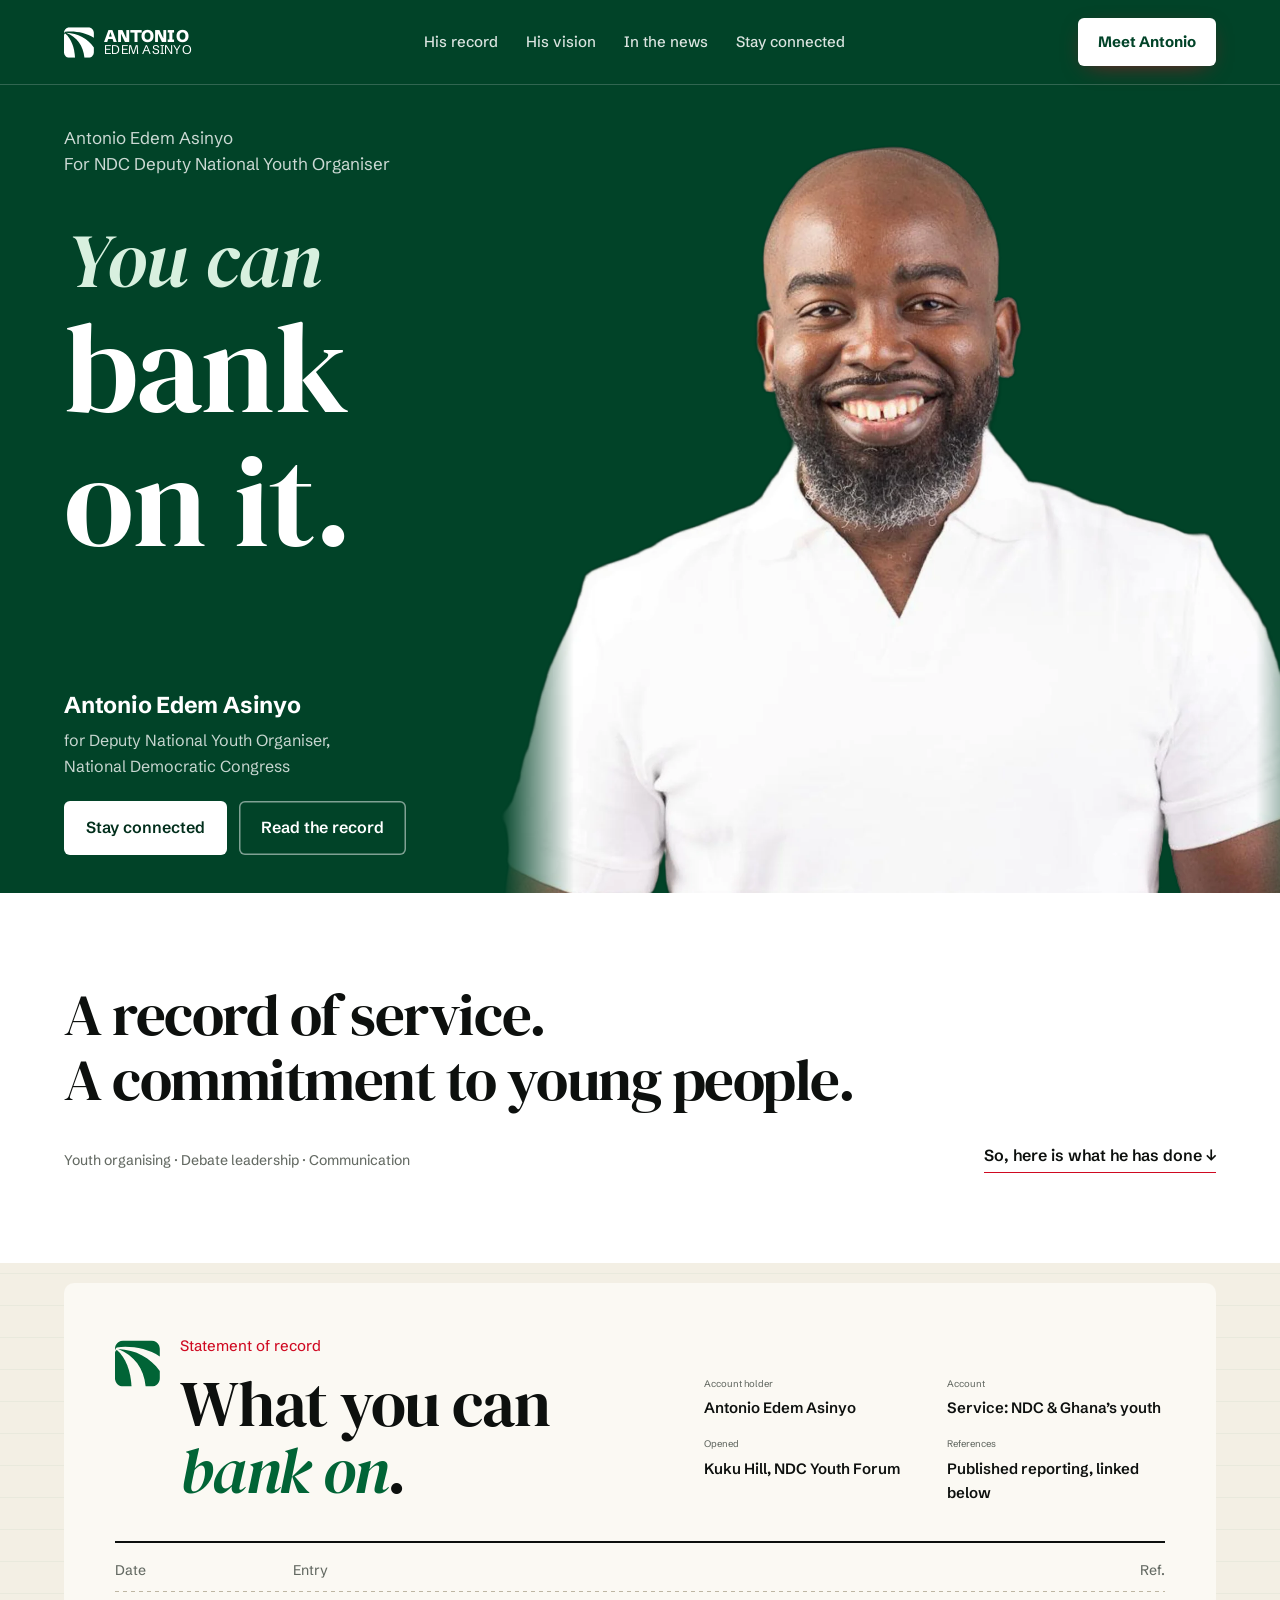
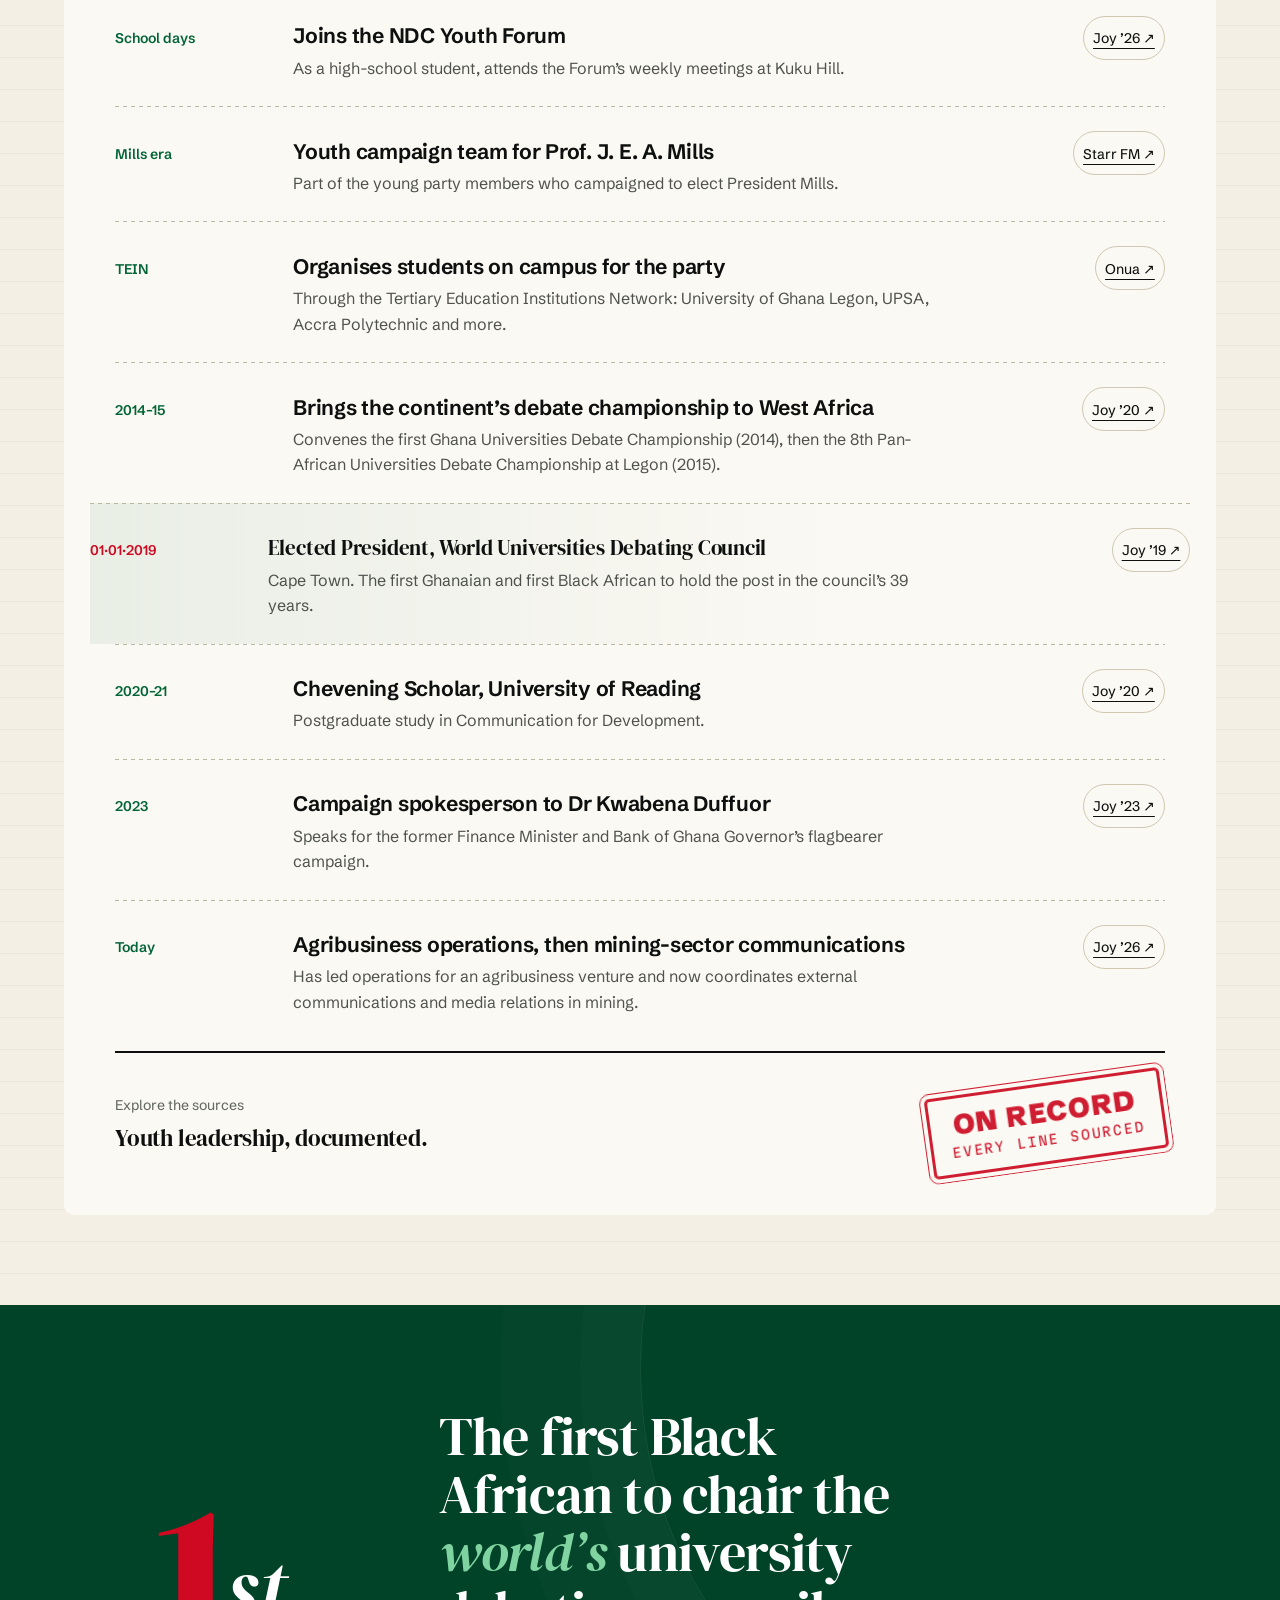
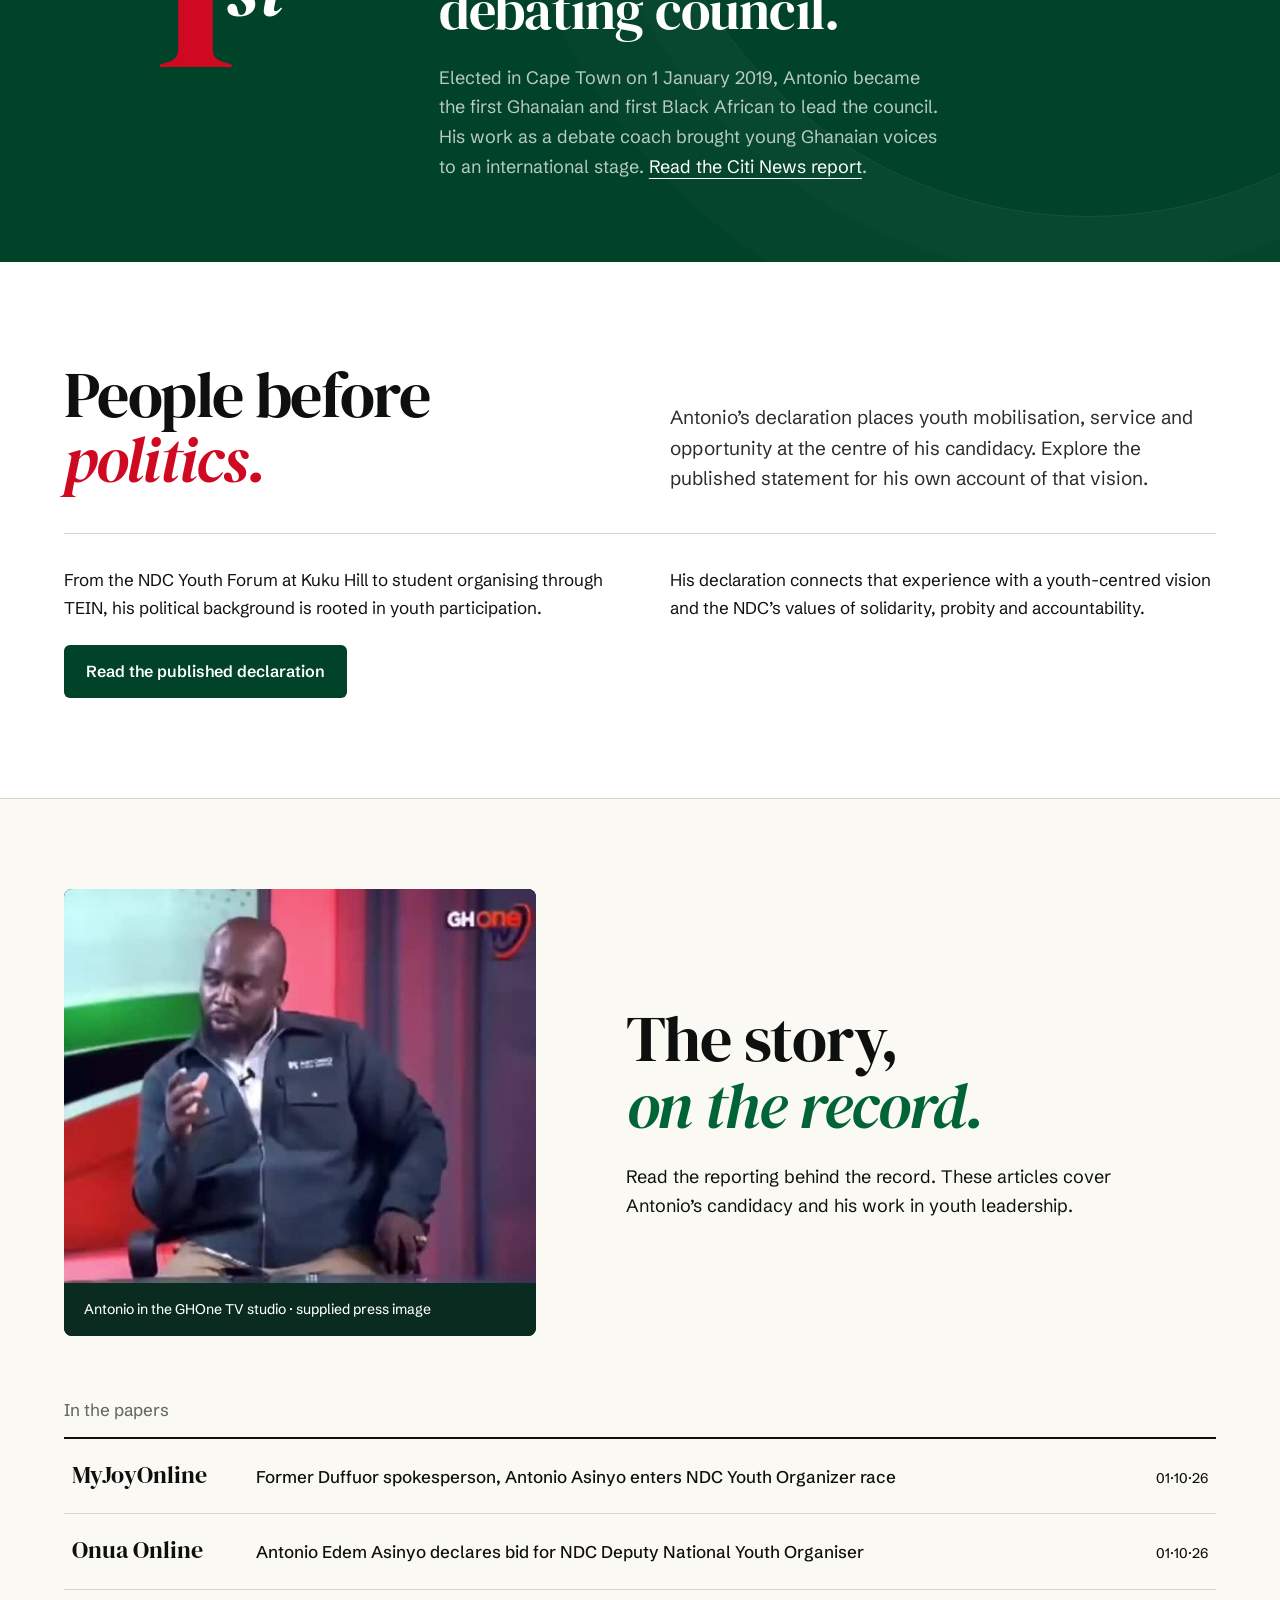
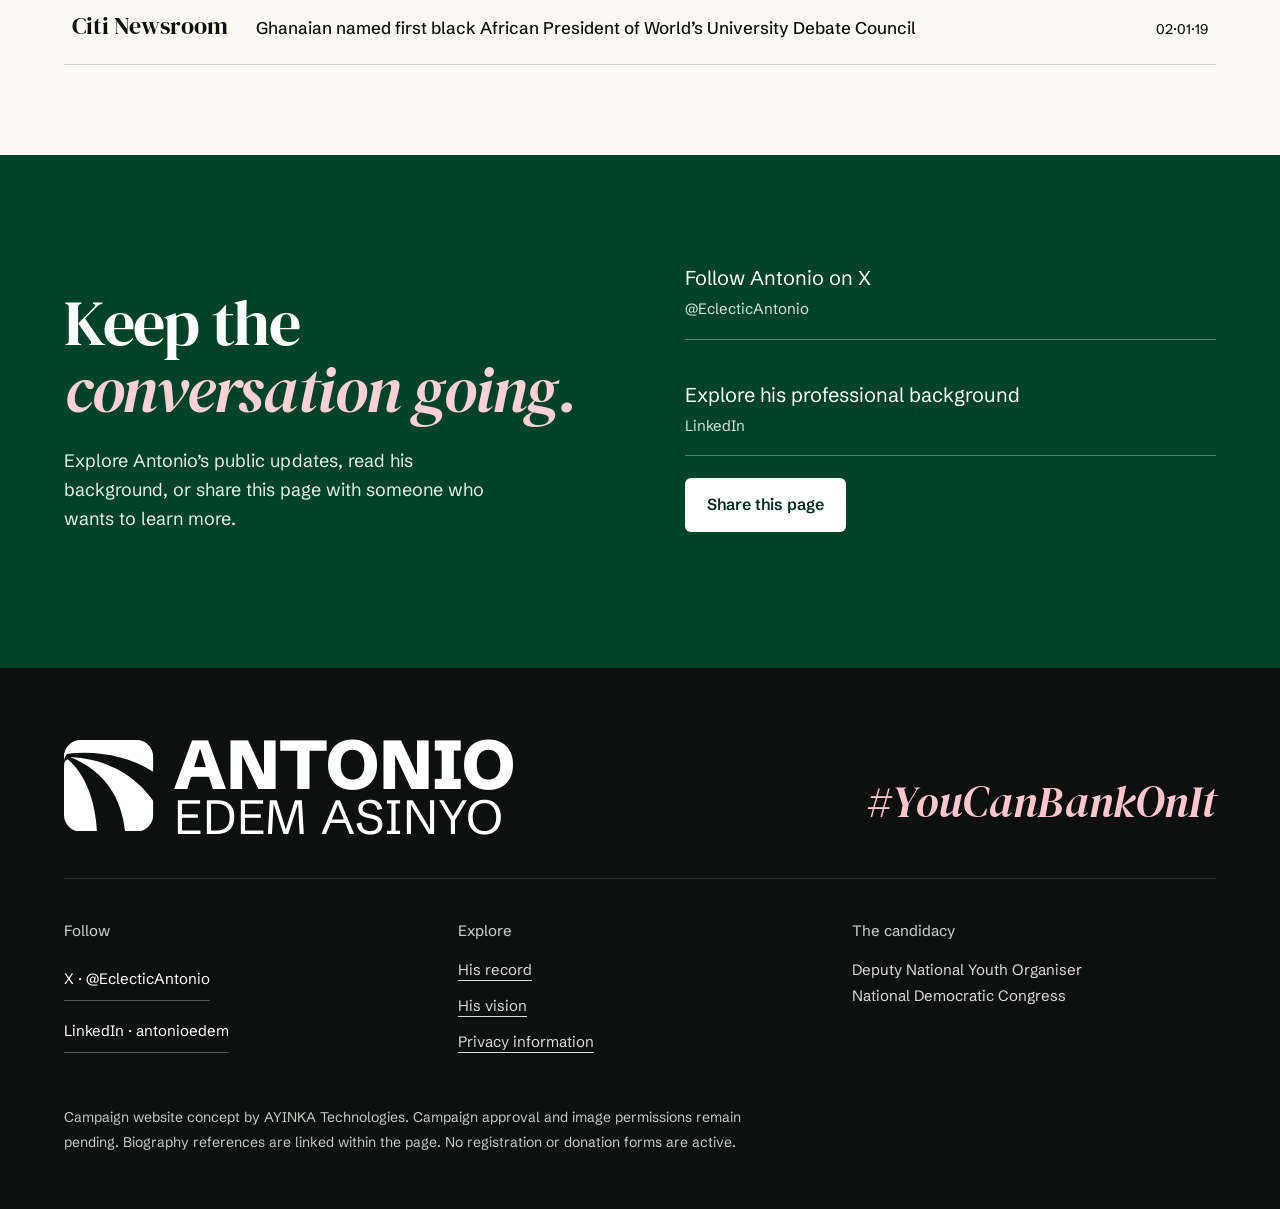
==== index.html @ f52d371d "Add files via upload" ====
<!doctype html>
<html lang="en-GH">
<head>
<meta charset="utf-8" />
<meta name="viewport" content="width=device-width, initial-scale=1, viewport-fit=cover" />
<title>Antonio Edem Asinyo | A record of youth leadership</title>
<meta name="description" content="Antonio Edem Asinyo for NDC Deputy National Youth Organiser. Before trusting a leader's word, look at what they have done. #YouCanBankOnIt" />
<meta name="theme-color" content="#01502b" />
<meta property="og:title" content="Antonio Edem Asinyo · #YouCanBankOnIt" />
<meta property="og:description" content="Explore Antonio’s background, youth leadership and published campaign coverage." />
<meta property="og:image" content="/og.jpg" />
<link rel="icon" href="/img/mark.svg" type="image/svg+xml" />
<link rel="preload" as="image" href="/img/antonio-cut.webp" />
  <script src="/assets/site.js" defer></script>
  <link rel="stylesheet" crossorigin href="/assets/index-exvLYFtv.css">
<link rel="stylesheet" href="/assets/refinements.css">
<meta name="twitter:card" content="summary_large_image">
<meta name="twitter:title" content="Antonio Edem Asinyo | The record of service">
<meta name="twitter:description" content="Explore Antonio’s background, youth leadership and published campaign coverage.">
<meta name="twitter:image" content="/og.jpg">
<meta property="og:type" content="website">
<meta property="og:locale" content="en_GH">
<meta property="og:image:alt" content="Antonio Edem Asinyo campaign branding">
<script type="application/ld+json">{"@context": "https://schema.org", "@type": "Person", "name": "Antonio Edem Asinyo", "description": "Ghanaian communicator and former President of the World Universities Debating Council."}</script>
</head>
<body>
<a class="skip" href="#main">Skip to content</a>

<header class="hdr" data-hdr>
  <a class="brand" href="#top" aria-label="Antonio Edem Asinyo, home">
    <svg class="brand-mark" viewBox="0 0 86 88" aria-hidden="true"><use href="#mark"/></svg>
    <span class="brand-word"><b>ANTONIO</b><span>EDEM ASINYO</span></span>
  </a>
  <button class="menu-toggle" aria-expanded="false" aria-controls="section-nav" hidden>Menu</button><nav class="nav" id="section-nav" aria-label="Main navigation"><a href="#record">His record</a><a href="#case">His vision</a><a href="#floor">In the news</a><a href="#divide">Stay connected</a></nav>
  <a class="hdr-cta" href="#record">Meet Antonio</a>
</header>

<svg width="0" height="0" style="position:absolute" aria-hidden="true">
  <defs>
    <symbol id="mark" viewBox="0 0 86 88">
      <path fill="currentColor" d="M3.5 13.2C30 9.8 62 15 85.6 30.5V16C85.6 7.2 78.4 0 69.6 0H16C7.2 0 0 7.2 0 16v3.4c1-3.4 1.9-5.6 3.5-6.2Z"/>
      <path fill="currentColor" d="M6 16.4c34 1.6 62 17 79.6 42V72c0 8.8-7.2 16-16 16H58.6C55 53 37 29 6 16.4Z"/>
      <path fill="currentColor" d="M3.6 18.4C20.6 33 30 58 31.6 88H16C7.2 88 0 80.8 0 72V24c0-2.6 1.2-4.6 3.6-5.6Z"/>
    </symbol>
  </defs>
</svg>

<main id="main">

<!-- 01 · THE MOTION -->
<section class="hero" id="top" aria-labelledby="hero-h">
  <svg class="hero-arcs" viewBox="0 0 1440 900" preserveAspectRatio="xMidYMid slice" aria-hidden="true">
    <path class="arc a1" d="M-80 120 C 420 90, 980 260, 1240 980" />
    <path class="arc a2" d="M-80 168 C 360 200, 760 470, 860 980" />
    <path class="arc a3" d="M-80 214 C 200 330, 380 640, 400 980" />
  </svg>
  <div class="hero-grain" aria-hidden="true"></div>

  <p class="hero-motion">Antonio Edem Asinyo<br>For NDC Deputy National Youth Organiser</p>

  <h1 class="hero-h" id="hero-h">
    <span class="sr-only">Antonio Edem Asinyo for Deputy National Youth Organiser. You can bank on it.</span>
    <span class="hl hl-1" aria-hidden="true"><span class="hl-in"><em>You can</em></span></span>
    <span class="hl hl-2" aria-hidden="true"><span class="hl-in">bank</span></span>
    <span class="hl hl-3" aria-hidden="true"><span class="hl-in">on it.</span></span>
  </h1>

  <figure class="hero-fig">
    <img src="/img/antonio-cut.webp" width="1500" height="1348" alt="Antonio Edem Asinyo, smiling, in a white polo shirt" fetchpriority="high" />
  </figure>

  

  <div class="hero-foot">
    <p class="hero-who" data-fade>
      <b>Antonio Edem Asinyo</b>
      <span>for Deputy National Youth Organiser, National Democratic Congress</span>
    </p>
    <div class="hero-ctas" data-fade>
      <a class="btn btn-light" href="#divide">Stay connected</a>
      <a class="btn btn-ghost" href="#record">Read the record</a>
    </div>
  </div>
</section>

<!-- 02 · THE TEST -->
<section class="test" aria-labelledby="test-h">
  
  <h2 class="test-q" id="test-h" data-scrub-words>A record of service.<br>A commitment to young people.</h2>
  <div class="test-foot">
    <p class="test-cite mono">Youth organising · Debate leadership · Communication</p>
    <a class="test-next" href="#record">So, here is what he has done <span aria-hidden="true">↓</span></a>
  </div>
</section>

<!-- 03 · THE RECORD (statement of account) -->
<section class="record" id="record" aria-labelledby="record-h">
  <div class="stmt">
    <div class="stmt-perf" aria-hidden="true"></div>
    <header class="stmt-head">
      <div class="stmt-brand">
        <svg viewBox="0 0 86 88" aria-hidden="true"><use href="#mark"/></svg>
        <div>
          <p class="mono stmt-k">Statement of record</p>
          <h2 id="record-h" class="stmt-h">What you can<br><em>bank on</em>.</h2>
        </div>
      </div>
      <dl class="stmt-meta mono">
        <div><dt>Account holder</dt><dd>Antonio Edem Asinyo</dd></div>
        <div><dt>Account</dt><dd>Service: NDC &amp; Ghana’s youth</dd></div>
        <div><dt>Opened</dt><dd>Kuku Hill, NDC Youth Forum</dd></div>
        <div><dt>References</dt><dd>Published reporting, linked below</dd></div>
      </dl>
    </header>

    <div class="stmt-cols mono" aria-hidden="true"><span>Date</span><span>Entry</span><span>Ref.</span></div>
    <ol class="ledger">
      <li class="row" data-row>
        <span class="r-date mono">School&nbsp;days</span>
        <div class="r-body"><h3>Joins the NDC Youth Forum</h3><p>As a high-school student, attends the Forum’s weekly meetings at Kuku Hill.</p></div>
        <a class="r-ref mono" href="https://www.myjoyonline.com/former-duffuor-spokesperson-antonio-asinyo-enters-ndc-youth-organizer-race/" target="_blank" rel="noopener">Joy&nbsp;’26 ↗</a>
      </li>
      <li class="row" data-row>
        <span class="r-date mono">Mills era</span>
        <div class="r-body"><h3>Youth campaign team for Prof. J.&nbsp;E.&nbsp;A.&nbsp;Mills</h3><p>Part of the young party members who campaigned to elect President Mills.</p></div>
        <a class="r-ref mono" href="https://starrfm.com.gh/antonio-edem-asinyo-ndc-deputy-national-youth-organiser/" target="_blank" rel="noopener">Starr&nbsp;FM ↗</a>
      </li>
      <li class="row" data-row>
        <span class="r-date mono">TEIN</span>
        <div class="r-body"><h3>Organises students on campus for the party</h3><p>Through the Tertiary Education Institutions Network: University of Ghana Legon, UPSA, Accra Polytechnic and more.</p></div>
        <a class="r-ref mono" href="https://onuaonline.com/antonio-edem-asinyo-declares-bid-for-ndc-deputy-national-youth-organiser/" target="_blank" rel="noopener">Onua ↗</a>
      </li>
      
      <li class="row" data-row>
        <span class="r-date mono">2014–15</span>
        <div class="r-body"><h3>Brings the continent’s debate championship to West Africa</h3><p>Convenes the first Ghana Universities Debate Championship (2014), then the 8th Pan-African Universities Debate Championship at Legon (2015).</p></div>
        <a class="r-ref mono" href="https://www.myjoyonline.com/first-black-wudc-president-antonio-asinyo-among-chevening-2020-2021-scholars/" target="_blank" rel="noopener">Joy&nbsp;’20 ↗</a>
      </li>
      
      <li class="row row-big" data-row>
        <span class="r-date mono">01·01·2019</span>
        <div class="r-body"><h3>Elected President, World Universities Debating Council</h3><p>Cape Town. The first Ghanaian and first Black African to hold the post in the council’s 39 years.</p></div>
        <a class="r-ref mono" href="https://www.myjoyonline.com/ghanaian-is-first-black-president-of-world-universities-debating-council/" target="_blank" rel="noopener">Joy&nbsp;’19 ↗</a>
      </li>
      <li class="row" data-row>
        <span class="r-date mono">2020–21</span>
        <div class="r-body"><h3>Chevening Scholar, University of Reading</h3><p>Postgraduate study in Communication for Development.</p></div>
        <a class="r-ref mono" href="https://www.myjoyonline.com/first-black-wudc-president-antonio-asinyo-among-chevening-2020-2021-scholars/" target="_blank" rel="noopener">Joy&nbsp;’20 ↗</a>
      </li>
      
      <li class="row" data-row>
        <span class="r-date mono">2023</span>
        <div class="r-body"><h3>Campaign spokesperson to Dr Kwabena Duffuor</h3><p>Speaks for the former Finance Minister and Bank of Ghana Governor’s flagbearer campaign.</p></div>
        <a class="r-ref mono" href="https://www.myjoyonline.com/dr-duffour-will-win-flagbearership-race-if-primaries-are-held-today-campaign-spokesperson/" target="_blank" rel="noopener">Joy&nbsp;’23 ↗</a>
      </li>
      <li class="row" data-row>
        <span class="r-date mono">Today</span>
        <div class="r-body"><h3>Agribusiness operations, then mining-sector communications</h3><p>Has led operations for an agribusiness venture and now coordinates external communications and media relations in mining.</p></div>
        <a class="r-ref mono" href="https://www.myjoyonline.com/former-duffuor-spokesperson-antonio-asinyo-enters-ndc-youth-organizer-race/" target="_blank" rel="noopener">Joy&nbsp;’26 ↗</a>
      </li>
    </ol>
    <footer class="stmt-foot">
      <div class="stmt-close mono">
        <span>Explore the sources</span>
        <strong>Youth leadership, documented.</strong>
      </div>
      <div class="stamp" aria-label="Stamp: on record, every line sourced" data-stamp>
        <span class="stamp-t">ON RECORD</span>
        <span class="stamp-s">Every line sourced</span>
      </div>
    </footer>
  </div>
</section>

<!-- 04 · FIRST -->
<section class="first" aria-labelledby="first-h">
  <div class="first-num" aria-hidden="true"><span class="first-1">1</span><span class="first-st">st</span></div>
  <div class="first-copy">
    
    <h2 id="first-h" class="first-h">The first Black African to chair the <em>world’s</em> university debating council.</h2>
    <p class="first-p">Elected in Cape Town on 1 January 2019, Antonio became the first Ghanaian and first Black African to lead the council. His work as a debate coach brought young Ghanaian voices to an international stage. <a href="https://www.citinewsroom.com/2019/01/ghanaian-named-first-black-african-chair-of-worlds-university-debate-council/" target="_blank" rel="noopener">Read the Citi News report</a>.</p>
    
  </div>
</section>

<!-- 05 · THE GAP -->


<!-- 06 · THE CASE -->
<section class="case" id="case" aria-labelledby="case-h">
  <div class="case-intro"><h2 id="case-h" class="case-h">People before<br><em>politics.</em></h2><p class="case-lede">Antonio’s declaration places youth mobilisation, service and opportunity at the centre of his candidacy. Explore the published statement for his own account of that vision.</p></div>
  <div class="vision-body"><p>From the NDC Youth Forum at Kuku Hill to student organising through TEIN, his political background is rooted in youth participation.</p><p>His declaration connects that experience with a youth-centred vision and the NDC’s values of solidarity, probity and accountability.</p><a class="btn vision-link" href="https://onuaonline.com/antonio-edem-asinyo-declares-bid-for-ndc-deputy-national-youth-organiser/" target="_blank" rel="noopener">Read the published declaration</a></div>
</section>

<!-- 07 · ON THE FLOOR -->
<section class="floor" id="floor" aria-labelledby="floor-h">
  <div class="floor-grid">
    <figure class="floor-fig" data-reveal-img>
      <img src="/img/ghone-studio.jpg" width="684" height="530" loading="lazy" alt="Antonio Edem Asinyo speaking in the GHOne TV studio" />
      <figcaption class="mono">Antonio in the GHOne TV studio · supplied press image</figcaption>
    </figure>
    <div class="floor-copy">
      
      <h2 id="floor-h" class="floor-h">The story,<br><em>on the record.</em></h2>

      <p class="news-intro">Read the reporting behind the record. These articles cover Antonio’s candidacy and his work in youth leadership.</p>
    </div>
  </div>

  <div class="press">
    <h3 class="press-h mono">In the papers</h3>
    <ul class="press-list">
      <li><a href="https://www.myjoyonline.com/former-duffuor-spokesperson-antonio-asinyo-enters-ndc-youth-organizer-race/" target="_blank" rel="noopener"><span class="p-o">MyJoyOnline</span><span class="p-t">Former Duffuor spokesperson, Antonio Asinyo enters NDC Youth Organizer race</span><span class="p-d mono">01·10·26</span></a></li>
      
      
      
      <li><a href="https://onuaonline.com/antonio-edem-asinyo-declares-bid-for-ndc-deputy-national-youth-organiser/" target="_blank" rel="noopener"><span class="p-o">Onua Online</span><span class="p-t">Antonio Edem Asinyo declares bid for NDC Deputy National Youth Organiser</span><span class="p-d mono">01·10·26</span></a></li>
      <li><a href="https://www.citinewsroom.com/2019/01/ghanaian-named-first-black-african-chair-of-worlds-university-debate-council/" target="_blank" rel="noopener"><span class="p-o">Citi Newsroom</span><span class="p-t">Ghanaian named first black African President of World’s University Debate Council</span><span class="p-d mono">02·01·19</span></a></li>
    </ul>
  </div>
</section>

<!-- 08 · DIVIDE THE HOUSE -->
<section class="divide" id="divide" aria-labelledby="divide-h"><div class="divide-copy"><h2 id="divide-h" class="divide-h">Keep the<br><em>conversation going.</em></h2><p class="divide-p">Explore Antonio’s public updates, read his background, or share this page with someone who wants to learn more.</p></div><div class="connect"><a class="connect-link" href="https://x.com/EclecticAntonio" target="_blank" rel="noopener">Follow Antonio on X <span>@EclecticAntonio</span></a><a class="connect-link" href="https://linkedin.com/in/antonioedem" target="_blank" rel="noopener">Explore his professional background <span>LinkedIn</span></a><button class="btn btn-light" id="share-page" hidden>Share this page</button><p id="share-status" role="status" aria-live="polite"></p></div></section>

</main>

<footer class="foot">
  <div class="foot-top">
    <div class="foot-logo" aria-label="Antonio Edem Asinyo">
      <svg viewBox="0 0 86 88" aria-hidden="true"><use href="#mark"/></svg>
      <span><b>ANTONIO</b><span>EDEM ASINYO</span></span>
    </div>
    <p class="foot-slogan">#YouCanBankOnIt</p>
  </div>
  <div class="foot-grid">
    <div>
      <p class="foot-k mono">Follow</p>
      <ul class="socials">
        <li><a href="https://x.com/EclecticAntonio" target="_blank" rel="noopener">X · @EclecticAntonio</a></li>
        <li><a href="https://linkedin.com/in/antonioedem" target="_blank" rel="noopener">LinkedIn · antonioedem</a></li>
        
        
        
        
      </ul>
    </div>
    <div><p class="foot-k mono">Explore</p><p class="foot-v"><a href="#record">His record</a><br><a href="#case">His vision</a><br><a href="/privacy.html">Privacy information</a></p></div>
    <div>
      <p class="foot-k mono">The candidacy</p>
      <p class="foot-v">Deputy National Youth Organiser<br>National Democratic Congress</p>
    </div>
  </div>
  <p class="foot-legal">Campaign website concept by AYINKA Technologies. Campaign approval and image permissions remain pending. Biography references are linked within the page. No registration or donation forms are active.</p>
</footer>

</body>
</html>
---- assets/index-exvLYFtv.css ----
@font-face{font-family:"DM Serif Display";font-style:normal;font-display:swap;font-weight:400;src:url(/assets/dm-serif-display-latin-400-normal-C5_t9oOD.woff2) format("woff2"),url(/assets/dm-serif-display-latin-400-normal-_kVFYEpx.woff) format("woff")}@font-face{font-family:"DM Serif Display";font-style:italic;font-display:swap;font-weight:400;src:url(/assets/dm-serif-display-latin-400-italic-DpcbibHm.woff2) format("woff2"),url(/assets/dm-serif-display-latin-400-italic-BgxzcTJK.woff) format("woff")}@font-face{font-family:Schibsted Grotesk Variable;font-style:normal;font-display:swap;font-weight:400 900;src:url(/assets/schibsted-grotesk-latin-ext-wght-normal-hsMS0n0O.woff2) format("woff2-variations");unicode-range:U+0100-02BA,U+02BD-02C5,U+02C7-02CC,U+02CE-02D7,U+02DD-02FF,U+0304,U+0308,U+0329,U+1D00-1DBF,U+1E00-1E9F,U+1EF2-1EFF,U+2020,U+20A0-20AB,U+20AD-20C0,U+2113,U+2C60-2C7F,U+A720-A7FF}@font-face{font-family:Schibsted Grotesk Variable;font-style:normal;font-display:swap;font-weight:400 900;src:url(/assets/schibsted-grotesk-latin-wght-normal-Bb8VGrTG.woff2) format("woff2-variations");unicode-range:U+0000-00FF,U+0131,U+0152-0153,U+02BB-02BC,U+02C6,U+02DA,U+02DC,U+0304,U+0308,U+0329,U+2000-206F,U+20AC,U+2122,U+2191,U+2193,U+2212,U+2215,U+FEFF,U+FFFD}@font-face{font-family:Schibsted Grotesk Variable;font-style:italic;font-display:swap;font-weight:400 900;src:url(/assets/schibsted-grotesk-latin-ext-wght-italic-DXGbHdV-.woff2) format("woff2-variations");unicode-range:U+0100-02BA,U+02BD-02C5,U+02C7-02CC,U+02CE-02D7,U+02DD-02FF,U+0304,U+0308,U+0329,U+1D00-1DBF,U+1E00-1E9F,U+1EF2-1EFF,U+2020,U+20A0-20AB,U+20AD-20C0,U+2113,U+2C60-2C7F,U+A720-A7FF}@font-face{font-family:Schibsted Grotesk Variable;font-style:italic;font-display:swap;font-weight:400 900;src:url(/assets/schibsted-grotesk-latin-wght-italic-DtRJvQ1U.woff2) format("woff2-variations");unicode-range:U+0000-00FF,U+0131,U+0152-0153,U+02BB-02BC,U+02C6,U+02DA,U+02DC,U+0304,U+0308,U+0329,U+2000-206F,U+20AC,U+2122,U+2191,U+2193,U+2212,U+2215,U+FEFF,U+FFFD}@font-face{font-family:Martian Mono Variable;font-style:normal;font-display:swap;font-weight:100 800;font-stretch:75% 112.5%;src:url(/assets/martian-mono-cyrillic-ext-standard-normal-BFx_pHPN.woff2) format("woff2-variations");unicode-range:U+0460-052F,U+1C80-1C8A,U+20B4,U+2DE0-2DFF,U+A640-A69F,U+FE2E-FE2F}@font-face{font-family:Martian Mono Variable;font-style:normal;font-display:swap;font-weight:100 800;font-stretch:75% 112.5%;src:url(/assets/martian-mono-cyrillic-standard-normal-Dgr-UBxV.woff2) format("woff2-variations");unicode-range:U+0301,U+0400-045F,U+0490-0491,U+04B0-04B1,U+2116}@font-face{font-family:Martian Mono Variable;font-style:normal;font-display:swap;font-weight:100 800;font-stretch:75% 112.5%;src:url(/assets/martian-mono-latin-ext-standard-normal-DeTdBbNh.woff2) format("woff2-variations");unicode-range:U+0100-02BA,U+02BD-02C5,U+02C7-02CC,U+02CE-02D7,U+02DD-02FF,U+0304,U+0308,U+0329,U+1D00-1DBF,U+1E00-1E9F,U+1EF2-1EFF,U+2020,U+20A0-20AB,U+20AD-20C0,U+2113,U+2C60-2C7F,U+A720-A7FF}@font-face{font-family:Martian Mono Variable;font-style:normal;font-display:swap;font-weight:100 800;font-stretch:75% 112.5%;src:url(/assets/martian-mono-latin-standard-normal-1TqSgyfh.woff2) format("woff2-variations");unicode-range:U+0000-00FF,U+0131,U+0152-0153,U+02BB-02BC,U+02C6,U+02DA,U+02DC,U+0304,U+0308,U+0329,U+2000-206F,U+20AC,U+2122,U+2191,U+2193,U+2212,U+2215,U+FEFF,U+FFFD}:root{--green:#016436;--green-2:#01502b;--green-3:#012e1b;--green-hi:#0a7a45;--red:#CF0921;--red-2:#a3061a;--ink:#0d100e;--ink-2:#2a2e2a;--mute:#646a63;--line:#d9d4c6;--paper:#f3efe4;--paper-2:#fbf9f3;--white:#fff;--serif:"DM Serif Display", "Times New Roman", serif;--sans:"Schibsted Grotesk Variable", system-ui, sans-serif;--mono:"Martian Mono Variable", ui-monospace, monospace;--pad:clamp(20px, 3.4vw, 56px);--ease:cubic-bezier(.2,.7,.1,1)}*,*:before,*:after{box-sizing:border-box}html{-webkit-text-size-adjust:100%}html.lenis,html.lenis body{height:auto}.lenis.lenis-smooth{scroll-behavior:auto!important}body{margin:0;background:var(--white);color:var(--ink);font-family:var(--sans);font-size:17px;line-height:1.5;-webkit-font-smoothing:antialiased;text-rendering:optimizeLegibility;overflow-x:clip}img{display:block;max-width:100%;height:auto}a{color:inherit}h1,h2,h3,p,figure,blockquote,ol,ul,dl,dd{margin:0}ol,ul{padding:0;list-style:none}em{font-style:italic}.mono{font-family:var(--mono);font-variation-settings:"wdth" 88;letter-spacing:.02em;font-size:11px;text-transform:uppercase;font-weight:450}.sr-only{position:absolute!important;width:1px;height:1px;overflow:hidden;clip:rect(0 0 0 0);white-space:nowrap}.skip{position:fixed;left:12px;top:-60px;z-index:100;background:var(--ink);color:#fff;padding:10px 14px;border-radius:6px}.skip:focus{top:12px}:focus-visible{outline:2px solid var(--red);outline-offset:3px}.tbc{display:inline-block;font-family:var(--mono);font-size:9.5px;font-weight:600;letter-spacing:.06em;text-transform:uppercase;line-height:1;padding:3px 5px 2px;border-radius:3px;background:#ffe36e;color:#3b2f00;vertical-align:.18em;font-style:normal}.tbc-note{color:var(--mute)}.eyebrow{display:flex;align-items:center;gap:10px;color:var(--ink-2)}.eyebrow .dot{width:8px;height:8px;border-radius:50%;background:var(--red);box-shadow:14px 0 0 var(--green);margin-right:14px}.eyebrow-light{color:#ffffffc7}.demo-ribbon{position:fixed;left:12px;bottom:12px;z-index:60;font-family:var(--mono);font-size:9.5px;letter-spacing:.03em;text-transform:uppercase;background:#0d100edb;color:#e9e6dc;padding:7px 10px 6px;border-radius:999px;-webkit-backdrop-filter:blur(6px);backdrop-filter:blur(6px);pointer-events:none;max-width:calc(100vw - 24px)}.demo-ribbon span{color:#ffe36e}.demo-ribbon .tbc{font-size:8.5px;padding:2px 4px 1px}.hdr{position:fixed;inset:0 0 auto 0;z-index:50;display:flex;align-items:center;justify-content:space-between;gap:24px;padding:18px var(--pad);color:#fff;transition:background .4s var(--ease),color .4s var(--ease),padding .4s var(--ease),box-shadow .4s}.hdr.is-solid{background:#ffffffeb;-webkit-backdrop-filter:blur(12px) saturate(1.4);backdrop-filter:blur(12px) saturate(1.4);color:var(--ink);padding-block:12px;box-shadow:0 1px #00000012}.brand{display:flex;align-items:center;gap:10px;text-decoration:none}.brand-mark{width:30px;height:31px;color:currentColor}.brand-word{display:flex;flex-direction:column;line-height:.92;font-family:var(--sans)}.brand-word b{font-weight:800;font-size:17px;letter-spacing:.005em}.brand-word span{font-weight:400;font-size:12.6px;letter-spacing:.02em}.nav{display:flex;gap:30px;font-size:14px;font-weight:500}.nav a{text-decoration:none;position:relative;opacity:.86}.nav a:after{content:"";position:absolute;left:0;right:0;bottom:-4px;height:1.5px;background:currentColor;transform:scaleX(0);transform-origin:right;transition:transform .45s var(--ease)}.nav a:hover{opacity:1}.nav a:hover:after{transform:scaleX(1);transform-origin:left}.hdr-cta{display:flex;align-items:center;gap:0;text-decoration:none;border-radius:999px;background:var(--red);color:#fff;font-weight:600;font-size:14px;overflow:hidden;box-shadow:0 6px 24px -10px #cf0921cc}.hdr-cta-n{font-family:var(--serif);font-size:19px;padding:7px 12px 6px 16px;background:#00000029}.hdr-cta-t{padding:9px 16px 9px 12px}.btn{display:inline-flex;align-items:center;gap:14px;padding:16px 22px 15px;border-radius:999px;font-weight:600;font-size:15.5px;text-decoration:none;border:0;cursor:pointer;font-family:var(--sans);transition:transform .35s var(--ease),background .3s,color .3s}.btn i{font-style:normal;transition:transform .35s var(--ease)}.btn:hover i{transform:translate(4px)}.btn-light{background:#fff;color:var(--green-3)}.btn-ghost{color:#fff;box-shadow:inset 0 0 0 1.5px #ffffff80}.btn-ghost:hover{box-shadow:inset 0 0 0 1.5px #fff}.hero{position:relative;min-height:max(100svh,700px);overflow:hidden;color:#fff;isolation:isolate;background:radial-gradient(90% 80% at 72% 34%,#0b8049,#01582f 42%,#012a18)}.hero-grain{position:absolute;top:-50%;right:-50%;bottom:-50%;left:-50%;z-index:-1;opacity:.16;pointer-events:none;mix-blend-mode:overlay;background-image:url("data:image/svg+xml,%3Csvg xmlns='http://www.w3.org/2000/svg' width='160' height='160'%3E%3Cfilter id='n'%3E%3CfeTurbulence type='fractalNoise' baseFrequency='.9' numOctaves='3' stitchTiles='stitch'/%3E%3C/filter%3E%3Crect width='100%25' height='100%25' filter='url(%23n)'/%3E%3C/svg%3E")}.hero-arcs{position:absolute;top:0;right:0;bottom:0;left:0;width:100%;height:100%;z-index:-1}.arc{fill:none;stroke-linecap:round}.a1{stroke:#ffffff1a;stroke-width:64}.a2{stroke:var(--red);stroke-width:30;opacity:.95}.a3{stroke:#00000038;stroke-width:110}.hero-motion{position:absolute;left:var(--pad);top:clamp(92px,13vh,128px);display:flex;flex-wrap:wrap;gap:10px;color:#fffc}.hero-motion .sep{opacity:.4}.hero-h{position:absolute;left:calc(var(--pad) - .04em);top:clamp(124px,18.5vh,176px);z-index:3;font-family:var(--serif);font-weight:400;line-height:.84;letter-spacing:-.025em;pointer-events:none}.hl{display:block;overflow:hidden;padding-bottom:.06em;margin-bottom:-.06em}.hl-in{display:block;will-change:transform}.hl-1{font-size:clamp(56px,7.1vw,124px);padding-left:.04em}.hl-1 em{color:#d8f0df}.hl-2,.hl-3{font-size:clamp(120px,18.4vw,322px)}.hl-2{position:relative;z-index:1}.hl-3{margin-top:-.04em}.hero-fig{position:absolute;z-index:2;bottom:0;right:max(-5vw,calc(50vw - 790px));height:min(90%,calc(100svh - 76px));aspect-ratio:1500/1348;pointer-events:none}.hero-fig img{width:100%;height:100%;object-fit:contain;object-position:bottom;-webkit-mask-image:linear-gradient(90deg,transparent 0,#000 9%,#000 91%,transparent 100%);mask-image:linear-gradient(90deg,transparent 0,#000 9%,#000 91%,transparent 100%)}.hero-badge{position:absolute;z-index:4;right:max(3vw,calc(50vw - 640px));bottom:clamp(110px,19vh,190px);width:clamp(120px,10.5vw,158px);aspect-ratio:1;display:grid;place-items:center;border-radius:50%;background:var(--red);color:#fff;box-shadow:0 18px 50px -14px #0009}.badge-ring{position:absolute;top:0;right:0;bottom:0;left:0;width:100%;height:100%;animation:spin 22s linear infinite}.badge-ring text{font-family:var(--mono);font-size:13px;font-weight:600;fill:#fff}.badge-n{font-family:var(--serif);font-size:clamp(52px,4.8vw,72px);line-height:1;margin-top:.04em}.badge-n:before{content:"#";font-size:.45em;vertical-align:.7em;margin-right:.04em;opacity:.85}@keyframes spin{to{transform:rotate(360deg)}}.hero-foot{position:absolute;z-index:5;left:var(--pad);bottom:clamp(28px,5vh,52px);display:flex;flex-direction:column;gap:22px;max-width:620px}.hero-who{display:flex;flex-direction:column;gap:4px}.hero-who b{font-size:clamp(20px,1.6vw,24px);font-weight:700;letter-spacing:-.01em}.hero-who span{color:#ffffffc7;font-size:15px}.hero-ctas{display:flex;gap:12px;flex-wrap:wrap}.test{padding:clamp(110px,18vh,200px) var(--pad) clamp(90px,14vh,160px);max-width:1440px;margin:0 auto}.test-q{font-family:var(--serif);font-weight:400;font-size:clamp(42px,7.4vw,124px);line-height:.96;letter-spacing:-.025em;margin-top:34px;max-width:none;text-wrap:balance}.test-q .w{color:#d3cfc3;transition:color .2s}.test-q .w.on{color:var(--ink)}.test-foot{display:flex;justify-content:space-between;align-items:end;gap:30px;margin-top:48px;flex-wrap:wrap}.test-cite{color:var(--mute);max-width:420px;line-height:1.7}.test-next{font-weight:600;font-size:17px;text-decoration:none;border-bottom:1.5px solid var(--red);padding-bottom:4px}.record{background:var(--paper);padding:clamp(70px,10vw,140px) var(--pad);position:relative}.record:before{content:"";position:absolute;top:0;right:0;bottom:0;left:0;background:repeating-linear-gradient(0deg,transparent 0 31px,rgba(1,100,54,.045) 31px 32px);pointer-events:none}.stmt{position:relative;max-width:1180px;margin:0 auto;background:var(--paper-2);padding:clamp(28px,4.4vw,64px);box-shadow:0 1px #0000000a,0 40px 80px -40px #28231459;border-radius:4px}.stmt-perf{position:absolute;left:0;right:0;top:-7px;height:14px;background:radial-gradient(circle at 7px 7px,var(--paper) 4.5px,transparent 5px) 0 0/22px 14px repeat-x}.stmt-head{display:grid;grid-template-columns:1.2fr 1fr;gap:40px;align-items:end;padding-bottom:36px;border-bottom:2px solid var(--ink)}.stmt-brand{display:flex;gap:20px;align-items:flex-start}.stmt-brand>svg{width:46px;height:47px;color:var(--green);flex:none;margin-top:6px}.stmt-k{color:var(--red);margin-bottom:12px}.stmt-h{font-family:var(--serif);font-weight:400;font-size:clamp(44px,5.4vw,84px);line-height:.92;letter-spacing:-.02em}.stmt-h em{color:var(--green)}.stmt-meta{display:grid;grid-template-columns:1fr 1fr;gap:16px 26px}.stmt-meta dt{color:var(--mute);font-size:9.5px;margin-bottom:5px}.stmt-meta dd{text-transform:none;font-family:var(--sans);font-size:14px;font-weight:600;letter-spacing:0;color:var(--ink)}.stmt-cols{display:grid;grid-template-columns:150px 1fr 110px;gap:28px;padding:16px 0 10px;color:var(--mute);font-size:9.5px}.stmt-cols span:last-child{text-align:right}.ledger{counter-reset:row}.row{position:relative;display:grid;grid-template-columns:150px 1fr 110px;gap:28px;padding:24px 0;align-items:baseline}.row:before{content:"";position:absolute;left:0;right:0;top:0;height:1px;background:repeating-linear-gradient(90deg,#bdb6a3 0 4px,transparent 4px 8px);transform-origin:left;transform:scaleX(var(--rule,1))}.r-date{color:var(--green);font-weight:600;font-size:11px;line-height:1.5}.r-date .tbc{margin-top:6px}.r-body h3{font-size:clamp(19px,1.7vw,23px);font-weight:650;letter-spacing:-.012em;line-height:1.2}.r-body p{color:var(--ink-2);opacity:.82;font-size:15.5px;margin-top:6px;max-width:62ch}.r-ref{justify-self:end;text-decoration:none;font-size:10px;padding:6px 9px 5px;border:1px solid #cfc8b4;border-radius:999px;white-space:nowrap;transition:background .25s,color .25s,border-color .25s}.r-ref:hover{background:var(--ink);color:#fff;border-color:var(--ink)}.row-big{background:linear-gradient(90deg,rgba(1,100,54,.07),transparent 70%);margin:0 calc(-1*clamp(14px,2vw,28px));padding-inline:clamp(14px,2vw,28px);box-shadow:inset 4px 0 0 var(--green)}.row-big h3{font-family:var(--serif);font-weight:400;font-size:clamp(26px,2.6vw,38px);letter-spacing:-.01em;line-height:1.05}.row-big .r-date{color:var(--red)}.stmt-foot{display:flex;justify-content:space-between;align-items:center;gap:30px;margin-top:10px;padding-top:30px;border-top:2px solid var(--ink)}.stmt-close{display:flex;flex-direction:column;gap:10px;color:var(--mute)}.stmt-close strong{font-family:var(--serif);font-weight:400;text-transform:none;letter-spacing:-.01em;font-size:clamp(24px,2.4vw,34px);color:var(--ink);line-height:1.1}.stamp{flex:none;transform:rotate(-9deg);border:3px solid var(--red);outline:1.5px solid var(--red);outline-offset:4px;color:var(--red);padding:12px 18px 10px;border-radius:6px;text-align:center;display:flex;flex-direction:column;gap:4px;mix-blend-mode:multiply;opacity:.92}.stamp-t{font-family:var(--sans);font-weight:900;font-size:28px;letter-spacing:.06em;line-height:1}.stamp-s{font-family:var(--mono);font-size:9.5px;letter-spacing:.14em;text-transform:uppercase}.first{background:var(--ink);color:#fff;display:grid;grid-template-columns:1fr 1fr;gap:clamp(30px,5vw,80px);align-items:center;padding:clamp(80px,12vw,170px) var(--pad);overflow:hidden;position:relative}.first:after{content:"";position:absolute;right:-20vw;top:-30vw;width:70vw;aspect-ratio:1;border-radius:50%;border:1px solid rgba(255,255,255,.08);box-shadow:0 0 0 60px #ffffff04,0 0 0 140px #ffffff03}.first-num{font-family:var(--serif);line-height:.74;display:flex;align-items:flex-start;justify-content:center}.first-1{font-size:clamp(260px,36vw,560px);color:var(--red);letter-spacing:-.05em}.first-st{font-size:clamp(70px,9vw,140px);font-style:italic;margin-top:.12em;color:#fff}.first-h{font-family:var(--serif);font-weight:400;font-size:clamp(36px,4vw,64px);line-height:1;letter-spacing:-.015em;margin:22px 0 24px;max-width:17ch;text-wrap:balance}.first-h em{color:#7fd3a0}.first-p{color:#ffffffb8;max-width:46ch;font-size:17px}.first-years{margin-top:34px;color:#ffe36e;display:inline-block;padding:10px 14px 9px;border:1px solid rgba(255,227,110,.35);border-radius:999px}.gap{background:var(--red);color:#fff;min-height:100svh;display:flex;flex-direction:column;justify-content:center;padding:clamp(80px,10vw,120px) var(--pad);overflow:hidden;position:relative}.gap:before{content:"";position:absolute;top:0;right:0;bottom:0;left:0;background:radial-gradient(70% 60% at 50% 40%,rgba(255,255,255,.12),transparent 70%);pointer-events:none}.gap-stage{display:flex;align-items:center;justify-content:center;font-family:var(--sans);font-weight:850;text-transform:uppercase;letter-spacing:-.035em;font-size:clamp(40px,5.5vw,110px);line-height:.9;--g:18vw}.gap-bridge{width:var(--g);display:flex;align-items:center;justify-content:center;position:relative;flex:none}.gap-bridge i{display:block;height:max(4px,.06em);width:calc(100% - .4em);background:#fff;border-radius:4px;opacity:.9}.gap-bridge:after{content:"the gap";position:absolute;top:calc(50% + 14px);font-family:var(--mono);font-size:11px;font-weight:500;letter-spacing:.14em;text-transform:uppercase;opacity:var(--lbl,1);white-space:nowrap}.gap-quote{max-width:900px;margin:clamp(60px,9vh,100px) auto 0;text-align:center}.gap-quote p{font-family:var(--serif);font-size:clamp(26px,2.9vw,44px);line-height:1.12;letter-spacing:-.01em;text-wrap:balance}.gap-quote footer{margin-top:22px;color:#ffffffbf}.case{padding:clamp(84px,11vh,120px) 0 clamp(60px,8vh,100px);overflow:hidden;min-height:100svh;display:flex;flex-direction:column;justify-content:center}.case-intro{width:100%;padding:0 var(--pad);display:grid;grid-template-columns:1fr 1fr;gap:20px 60px;align-items:end;max-width:1440px;margin:0 auto}.case-intro .eyebrow{grid-column:1/-1}.case-h{font-family:var(--serif);font-weight:400;font-size:clamp(50px,min(5.6vw,9vh),96px);line-height:.9;letter-spacing:-.025em}.case-h em{color:var(--red)}.case-lede{font-size:18px;color:var(--ink-2);max-width:46ch}.case-track{display:flex;gap:22px;padding:clamp(30px,5vh,56px) var(--pad) 0;width:max-content}.arg{position:relative;width:min(420px,78vw);height:clamp(360px,52vh,480px);flex:none;padding:34px 32px 30px;border-radius:22px;background:var(--paper);display:flex;flex-direction:column;overflow:hidden}.arg:nth-child(2){background:var(--green);color:#fff}.arg:nth-child(4){background:var(--ink);color:#fff}.arg-red{background:var(--red)!important;color:#fff}.arg-n{font-family:var(--serif);font-size:clamp(100px,15vh,150px);line-height:.8;letter-spacing:-.04em;opacity:.95;margin-bottom:auto}.arg h3{font-family:var(--sans);font-weight:750;font-size:28px;line-height:1.02;letter-spacing:-.025em;margin:20px 0 12px;max-width:13ch}.arg p{font-size:16px;opacity:.86;max-width:34ch}.arg-red p{font-family:var(--serif);font-size:20px;line-height:1.15;opacity:1}.arg-k{margin-top:22px;opacity:.65;font-size:9.5px}.floor{padding:clamp(90px,11vw,150px) var(--pad);background:var(--paper-2);border-top:1px solid var(--line)}.floor-grid{max-width:1340px;margin:0 auto;display:grid;grid-template-columns:.8fr 1fr;gap:clamp(30px,6vw,96px);align-items:center}.floor-fig{position:relative;border-radius:22px;overflow:hidden;background:var(--ink)}.floor-fig img{width:100%;aspect-ratio:4/4.6;object-fit:cover;object-position:40% 30%;filter:grayscale(1) contrast(1.25) brightness(1.05)}.floor-fig:before{content:"";position:absolute;top:0;right:0;bottom:0;left:0;z-index:1;pointer-events:none;background:repeating-linear-gradient(0deg,rgba(0,0,0,.22) 0 1px,transparent 1px 3px),linear-gradient(160deg,#0164368c,#cf092159);mix-blend-mode:multiply}.floor-fig:after{content:"";position:absolute;top:0;right:0;bottom:0;left:0;background:linear-gradient(180deg,transparent 55%,rgba(0,0,0,.65));pointer-events:none}.floor-fig figcaption{position:absolute;left:20px;right:20px;bottom:18px;color:#fff;z-index:2;line-height:1.7}.floor-h{font-family:var(--serif);font-weight:400;font-size:clamp(44px,5vw,82px);line-height:.92;letter-spacing:-.02em;margin:24px 0 40px}.floor-h em{color:var(--green)}.next{border-top:2px solid var(--ink);padding-top:18px}.next-k,.clock-k{color:var(--red)}.next-row{display:grid;grid-template-columns:auto 1fr;gap:22px;margin-top:16px;align-items:start}.next-date{display:flex;gap:8px;align-items:flex-start;background:var(--green);color:#fff;border-radius:14px;padding:12px 14px 10px}.next-date b{font-family:var(--serif);font-weight:400;font-size:52px;line-height:.85}.next-date span{font-family:var(--mono);font-size:10px;text-transform:uppercase;line-height:1.35;margin-top:4px}.next-row h3{font-size:21px;font-weight:700;letter-spacing:-.01em;line-height:1.15}.next-row p{color:var(--ink-2);font-size:15px;margin:6px 0 8px}.lnk{color:var(--mute);text-decoration:none;font-size:9.5px}.lnk:hover{color:var(--ink)}.clock{margin-top:34px;border-top:1px solid var(--line);padding-top:18px}.clock-n{display:flex;gap:clamp(18px,3vw,40px);margin:12px 0 10px}.clock-n div{display:flex;align-items:baseline;gap:8px}.clock-n b{font-family:var(--serif);font-weight:400;font-size:clamp(54px,5.4vw,88px);line-height:1;font-variant-numeric:tabular-nums;letter-spacing:-.02em}.clock-n span{font-family:var(--mono);font-size:10px;text-transform:uppercase;color:var(--mute)}.clock-s{color:var(--mute)}.press{max-width:1340px;margin:clamp(70px,9vw,120px) auto 0}.press-h{color:var(--mute);padding-bottom:14px;border-bottom:2px solid var(--ink)}.press-list a{position:relative;display:grid;grid-template-columns:200px 1fr 90px;gap:24px;align-items:baseline;padding:22px 6px;text-decoration:none;border-bottom:1px solid var(--line);overflow:hidden;isolation:isolate;transition:color .35s var(--ease)}.press-list a:before{content:"";position:absolute;top:0;right:0;bottom:0;left:0;z-index:-1;background:var(--green);transform:scaleY(0);transform-origin:bottom;transition:transform .45s var(--ease)}.press-list a:hover{color:#fff}.press-list a:hover:before{transform:scaleY(1)}.p-o{font-family:var(--serif);font-size:24px;line-height:1}.p-t{font-size:17px;font-weight:500;line-height:1.3}.p-d{text-align:right;opacity:.6}.divide{background:radial-gradient(80% 90% at 20% 20%,#047a43,var(--green-2) 50%,var(--green-3));color:#fff;display:grid;grid-template-columns:1fr 1fr;gap:clamp(40px,6vw,100px);padding:clamp(90px,11vw,150px) var(--pad);align-items:start}.divide-h{font-family:var(--serif);font-weight:400;font-size:clamp(46px,5.6vw,92px);line-height:.92;letter-spacing:-.02em;margin:24px 0 26px}.divide-h em{color:#ffd0d6}.divide-p{color:#fffc;max-width:40ch;font-size:18px}.divide-tags{display:flex;flex-wrap:wrap;gap:8px;margin-top:34px}.divide-tags li{padding:8px 12px 7px;border-radius:999px;background:#ffffff1a;font-size:10px}.pledge{background:#fff;color:var(--ink);border-radius:26px;padding:clamp(24px,3vw,40px);display:flex;flex-direction:column;gap:18px;box-shadow:0 40px 80px -40px #0009}.pledge-demo{background:#fff6cc;color:#5a4800;padding:10px 12px 9px;border-radius:10px;line-height:1.6;font-size:9.5px}.f{display:flex;flex-direction:column;gap:7px;border:0;margin:0;padding:0;min-width:0}.f label,.f legend{font-size:13px;font-weight:600;color:var(--ink-2)}.opt{font-weight:400;color:var(--mute)}.f input,.f select{font:inherit;font-size:16px;padding:14px 14px 13px;border-radius:12px;border:1.5px solid #d6d2c6;background:var(--paper-2);color:var(--ink);width:100%;-moz-appearance:none;appearance:none;-webkit-appearance:none}.f select{background-image:linear-gradient(45deg,transparent 50%,var(--ink) 50%),linear-gradient(135deg,var(--ink) 50%,transparent 50%);background-position:calc(100% - 20px) 52%,calc(100% - 15px) 52%;background-size:5px 5px;background-repeat:no-repeat}.f input:focus,.f select:focus{outline:none;border-color:var(--green);box-shadow:0 0 0 4px #01643624}.f [aria-invalid=true]{border-color:var(--red)}.f-2{display:grid;grid-template-columns:1fr 1fr;gap:14px}.roles{flex-direction:row;flex-wrap:wrap;gap:8px}.roles legend{margin-bottom:9px;padding:0}.roles label{position:relative;cursor:pointer}.roles input{position:absolute;opacity:0;top:0;right:0;bottom:0;left:0}.roles span{display:inline-block;padding:10px 14px 9px;border-radius:999px;border:1.5px solid #d6d2c6;font-size:14px;font-weight:500;transition:all .25s}.roles input:checked+span{background:var(--ink);border-color:var(--ink);color:#fff}.roles input:focus-visible+span{outline:2px solid var(--red);outline-offset:2px}.btn-aye{background:var(--red);color:#fff;justify-content:space-between;font-size:17px;padding:18px 24px;margin-top:6px}.btn-aye:hover{background:var(--red-2)}.pledge-ok{background:#e9f6ee;color:var(--green-3);border-radius:12px;padding:14px;font-weight:600}.foot{background:var(--ink);color:#fff;padding:clamp(60px,8vw,110px) var(--pad) 40px}.foot-top{display:flex;justify-content:space-between;align-items:flex-end;gap:30px;flex-wrap:wrap;padding-bottom:40px;border-bottom:1px solid rgba(255,255,255,.14)}.foot-logo{display:flex;align-items:center;gap:clamp(12px,1.6vw,22px)}.foot-logo svg{width:clamp(56px,7vw,104px);height:auto;aspect-ratio:86/88;color:#fff}.foot-logo>span{display:flex;flex-direction:column;line-height:.9}.foot-logo b{font-weight:800;font-size:clamp(38px,5.4vw,84px);letter-spacing:-.005em}.foot-logo>span>span{font-size:clamp(26px,3.75vw,58px);font-weight:400;letter-spacing:.015em}.foot-slogan{font-family:var(--serif);font-style:italic;font-size:clamp(30px,3.4vw,54px);color:var(--red)}.foot-grid{display:grid;grid-template-columns:repeat(3,1fr);gap:30px;padding:40px 0}.foot-k{color:#ffffff80;margin-bottom:14px}.socials{display:flex;flex-direction:column;gap:8px;font-size:15px}.socials a{text-decoration:none;border-bottom:1px solid rgba(255,255,255,.3)}.socials a:hover{border-color:#fff}.soc-tbc{color:#ffffff8c}.foot-v{font-size:15px;line-height:1.75;color:#ffffffd9}.foot-legal{color:#ffffff6b;line-height:1.8;font-size:9.5px;max-width:900px;padding-bottom:30px}@media (max-width:1080px){.nav{display:none}.stmt-head,.first,.floor-grid,.divide{grid-template-columns:1fr}}@media (max-width:760px){body{font-size:16px}.hdr{padding:12px 18px}.hdr.is-solid{padding-block:10px}.brand-mark{width:26px;height:27px}.brand-word b{font-size:15px}.brand-word span{font-size:11.1px}.hdr-cta-t{display:none}.hdr-cta-n{background:none;padding:8px 14px 7px;font-size:18px}.hdr-cta:after{content:"Vote";font-size:13px;padding-right:14px;margin-left:-6px}.hero{min-height:max(100svh,640px)}.hero-motion{top:78px;left:20px;right:20px;gap:6px;font-size:9.5px}.hero-h{left:16px;top:108px}.hl-1{font-size:13.2vw}.hl-2,.hl-3{font-size:31vw}.hero-fig{height:min(54svh,480px);right:auto;left:50%;transform:translate(-43%)}.hero:after{content:"";position:absolute;left:0;right:0;bottom:0;height:34%;z-index:4;background:linear-gradient(180deg,#012a1800,#012a18d1 55%,#012a18);pointer-events:none}.hero-badge{width:88px;left:16px;right:auto;bottom:auto;top:calc(max(100svh,640px) - min(54svh,480px) + 14px)}.badge-ring text{font-size:14px}.badge-n{font-size:40px}.hero-foot{left:20px;right:20px;bottom:22px;gap:16px}.hero-who b{font-size:20px}.hero-who span{font-size:13.5px;max-width:30ch}.hero-ctas{display:grid;grid-template-columns:1.25fr 1fr;gap:8px}.hero-ctas .btn{justify-content:center;padding:14px 12px 13px;font-size:14.5px;gap:8px}.a1{stroke-width:90}.a2{stroke-width:44}.a3{stroke-width:160}.test-q{margin-top:24px}.stmt{padding:26px 18px 30px;margin:0 -6px}.stmt-brand>svg{display:none}.stmt-meta{grid-template-columns:1fr 1fr;gap:12px 16px}.stmt-meta dd{font-size:13px}.stmt-cols{display:none}.row{grid-template-columns:1fr auto;gap:8px 14px;padding:20px 0}.r-date{grid-column:1;grid-row:1}.r-ref{grid-column:2;grid-row:1}.r-body{grid-column:1/-1}.row-big{margin:0 -18px;padding:20px 18px}.stmt-foot{flex-direction:column;align-items:flex-start}.stamp{align-self:flex-end;margin-top:-6px}.first-1{font-size:68vw}.first-st{font-size:18vw}.gap{min-height:auto;padding:90px 20px}.gap-stage{flex-direction:column;font-size:12vw;--g:22vh}.gap-w{position:relative;z-index:1;will-change:transform}.gap-bridge{width:auto;height:var(--g)}.gap-bridge i{width:max(4px,.07em);height:calc(100% - .3em)}.gap-bridge:after{top:auto;left:calc(50% + 16px)}.gap-quote{text-align:left;margin-top:56px}.case-intro{grid-template-columns:1fr}.case-track{flex-direction:column;width:auto;padding:44px 20px 0;gap:14px}.arg{width:100%;min-height:0;padding:26px 24px 24px}.arg-n{font-size:96px;margin-bottom:0}.arg h3{margin-top:22px;font-size:27px}.press-list a{grid-template-columns:1fr auto;gap:6px 14px;padding:18px 4px}.p-o{font-size:20px}.p-t{grid-column:1/-1;grid-row:2;font-size:16px}.p-d{grid-row:1;grid-column:2}.next-date b{font-size:44px}.clock-n b{font-size:56px}.f-2{grid-template-columns:1fr}.foot-grid{grid-template-columns:1fr;gap:26px}.demo-ribbon{left:8px;bottom:8px;font-size:8.5px;padding:6px 9px 5px}}@media (prefers-reduced-motion:reduce){*,*:before,*:after{animation:none!important;transition:none!important;scroll-behavior:auto!important}.test-q .w{color:var(--ink)}}.ln-mask,[class*=-mask]{padding-bottom:.14em;margin-bottom:-.14em}@media (max-width:760px){.case{min-height:0;display:block}.arg{height:auto}}.floor-h em,.case-h em{white-space:nowrap}
---- assets/refinements.css ----
:root{--pad:clamp(22px,5vw,80px);--ease:cubic-bezier(.2,.7,.2,1)}
html{scroll-behavior:smooth;scroll-padding-top:100px}body{font-size:17px;line-height:1.6}::selection{background:#cf0921;color:white}a{text-underline-offset:5px}a:focus-visible,button:focus-visible{outline:3px solid #e8ac35;outline-offset:5px}button{font:inherit;cursor:pointer}section[id]{scroll-margin-top:90px}.hdr{position:sticky;top:0;background:#014328;padding:18px var(--pad);color:white;z-index:30;border-bottom:1px solid #ffffff30}.nav{display:flex;gap:28px}.nav a{font-size:15px;min-height:44px;display:flex;align-items:center}.hdr-cta{padding:12px 20px;background:white;color:#014328;border-radius:6px;font-size:15px;font-weight:700}.menu-toggle{border:1px solid #ffffff80;background:transparent;color:white;padding:10px 16px;border-radius:6px;min-height:44px}.hero{background:#014328;min-height:700px;height:calc(100svh - 92px);max-height:920px;overflow:hidden}.hero-grain,.hero-arcs{display:none}.hero-motion{top:40px;left:var(--pad);font-family:var(--sans);font-size:17px;line-height:1.5;letter-spacing:0;text-transform:none}.hero-h{top:134px;left:var(--pad);z-index:3;letter-spacing:-.03em}.hl-1{font-size:clamp(48px,6vw,88px)}.hl-2,.hl-3{font-size:clamp(84px,10vw,144px);line-height:.91}.hl-in{transform:none!important;opacity:1!important}.hero-fig{height:94%;right:-4%;bottom:0;width:65%;left:auto;transform:none}.hero-fig img{height:100%;width:100%;object-fit:contain;object-position:bottom}.hero-foot{left:var(--pad);right:var(--pad);bottom:38px;z-index:5;display:block}.hero-who{max-width:32ch}.hero-who b{font-size:23px}.hero-who span{font-size:16px}.hero-ctas{margin-top:22px}.btn{border-radius:6px;font-size:16px;min-height:48px;gap:12px;padding:14px 22px}.btn-light:hover{background:#f1e8d7;color:#014328}.btn-ghost{border-color:#ffffff90}.test{padding:90px var(--pad);min-height:0}.test-q{font-size:clamp(34px,4.6vw,66px);margin:0;max-width:1000px;color:var(--ink);line-height:1.1}.test-foot{margin-top:30px}.mono{font-family:var(--sans);font-size:14px;letter-spacing:0;text-transform:none}.record{padding:20px var(--pad) 90px}.stmt{border-radius:10px;padding:clamp(24px,4vw,60px);box-shadow:none}.stmt-perf{display:none}.stmt-head{gap:36px}.stmt-h{font-size:clamp(40px,5vw,70px);line-height:1.05}.stmt-brand>svg{width:45px}.stmt-meta{font-size:14px}.stmt-meta dd{font-size:15px}.stmt-k{font-size:15px}.stmt-cols{font-size:14px}.row{padding:25px 0}.r-body h3{font-size:21px;line-height:1.3}.r-body p{font-size:16px;line-height:1.6;max-width:65ch}.r-date,.r-ref{font-size:14px}.r-ref{min-height:44px;display:flex;align-items:center;text-decoration:underline}.stmt-close strong{font-size:23px}.stamp{transform:rotate(-8deg);border-radius:5px}.stamp-s{font-size:13px}.first{padding:80px var(--pad);gap:5vw;min-height:0;grid-template-columns:.4fr 1fr;background:#014328}.first-num{display:flex;align-items:center}.first-1{font-size:240px;line-height:1}.first-st{font-size:80px}.first-h{font-size:clamp(36px,4.2vw,62px);line-height:1.08}.first-p{font-size:18px;line-height:1.65}.first-p a{color:white}.case{padding:100px var(--pad);min-height:0;display:block}.case-intro{padding:0;gap:60px;max-width:1340px}.case-h{font-size:clamp(42px,5vw,72px);line-height:1.03;margin:0}.case-h em{white-space:normal}.case-lede{font-size:19px;line-height:1.6}.vision-body{max-width:1340px;margin:40px auto 0;display:grid;grid-template-columns:1fr 1fr;gap:24px 60px;border-top:1px solid var(--line);padding-top:32px}.vision-body p{max-width:60ch}.vision-link{justify-self:start;background:#014328;color:white;grid-column:1/-1}.vision-link:hover{background:#092b20}.floor{padding:90px var(--pad)}.floor-grid{grid-template-columns:.8fr 1fr;gap:7vw}.floor-fig{border-radius:8px}.floor-fig img{aspect-ratio:1.2;filter:none;object-position:center}.floor-fig:before,.floor-fig:after{display:none}.floor-fig figcaption{position:static;padding:16px 20px;background:#092b20;font-size:14px;line-height:1.5}.floor-h{font-size:clamp(40px,5vw,72px);line-height:1.05;margin:0 0 24px}.floor-h em{white-space:normal}.news-intro{max-width:45ch;font-size:18px}.press{margin-top:60px}.press-h{font-size:17px}.p-d{font-size:14px;opacity:1}.press-list a{grid-template-columns:160px 1fr 90px;padding:24px 8px}.p-t{font-size:17px}.press-list a:hover{color:#014328;background:#e9ede5}.press-list a:before{display:none}.divide{background:#014328;padding:90px var(--pad);gap:7vw;align-items:center}.divide-h{font-size:clamp(42px,5vw,72px);line-height:1.05;margin:0 0 24px}.divide-p{color:#e7f1ea}.connect{display:grid;gap:22px}.connect-link{padding:20px 0;border-bottom:1px solid #ffffff50;text-decoration:none;font-size:20px;line-height:1.3}.connect-link span{display:block;font-size:15px;color:#d4e5da;margin-top:8px}.connect-link:hover{text-decoration:underline}.connect .btn{justify-self:start}.connect p{font-size:15px;min-height:24px;overflow-wrap:anywhere}.foot{padding:65px var(--pad) 24px}.foot-k{font-size:15px;color:#c2cec7}.foot-legal{font-size:14px;color:#c2cec7;max-width:80ch}.foot-slogan{color:#ffc6cf}.socials a{display:inline-flex;align-items:center;min-height:44px}.foot-v a{display:inline-block;min-height:36px}.skip:focus{position:fixed;top:10px;left:10px;z-index:100}.utility{max-width:850px;margin:auto;padding:80px 24px}.utility h1{font:400 clamp(42px,6vw,72px)/1.05 var(--serif);margin-bottom:28px}.utility h2{font-size:24px;margin-top:36px}.utility p{margin:20px 0}.utility .btn{display:inline-flex;background:#014328;color:white}.utility a{color:#014328}
@media(max-width:1080px){.nav{gap:18px}.hdr-cta{display:none}.first{grid-template-columns:.35fr 1fr}.stmt-head{grid-template-columns:1fr}.stmt-meta{display:grid;grid-template-columns:1fr 1fr}}
@media(max-width:760px){html{scroll-padding-top:90px}.hdr{padding:14px 22px;flex-wrap:wrap;gap:12px}.menu-toggle:not([hidden]){display:block;margin-left:auto}.nav{width:100%;display:flex;flex-wrap:wrap;gap:4px 24px}.nav.js-menu{display:none}.nav.js-menu.is-open{display:flex}.nav a{font-size:16px}.hero{height:auto;min-height:850px;max-height:none;display:block}.hero-motion{top:26px;font-size:15px;right:22px}.hero-h{top:107px;left:22px}.hl-1{font-size:45px}.hl-2,.hl-3{font-size:82px}.hero-fig{height:440px;bottom:148px;width:100%;right:-20%;left:auto;transform:none}.hero:after{height:220px;background:linear-gradient(transparent,#014328 45%);z-index:4}.hero-foot{left:22px;right:22px;bottom:26px}.hero-who b{font-size:22px}.hero-who span{font-size:15px}.hero-ctas{display:flex;flex-wrap:wrap;margin-top:16px}.hero-ctas .btn{font-size:15px;padding:13px 16px}.test{padding:65px 22px}.test-foot{display:block}.test-next{margin-top:18px;display:inline-block}.record{padding:0 22px 65px}.stmt{margin:0;padding:24px 20px}.stmt-brand{gap:14px}.stmt-meta{gap:18px}.stmt-meta dd{font-size:14px}.stmt-meta dt{font-size:13px}.stmt-h{font-size:39px}.row-big{margin:0 -20px;padding:24px 20px}.r-body h3{font-size:20px}.r-body p{font-size:16px}.stmt-foot{gap:20px}.stamp{align-self:flex-start;margin:0}.first{padding:60px 22px;display:block}.first-num{display:none}.first-h{font-size:40px}.first-p{font-size:17px;margin-top:24px}.case{padding:65px 22px}.case-intro,.vision-body{grid-template-columns:1fr;gap:24px}.case-lede{font-size:18px}.vision-body{margin-top:30px}.vision-link{font-size:15px}.floor{padding:65px 22px}.floor-grid{grid-template-columns:1fr;gap:32px}.floor-h{font-size:44px}.press-list a{grid-template-columns:1fr auto}.p-t{grid-column:1/-1;grid-row:2}.p-d{grid-column:2;grid-row:1}.divide{padding:65px 22px;grid-template-columns:1fr;gap:32px}.divide-h{font-size:45px}.foot-grid{grid-template-columns:1fr 1fr}.foot-grid>div:last-child{grid-column:1/-1}.foot-top{gap:24px}.foot-slogan{font-size:30px}.foot-legal{font-size:14px}}
@media(prefers-reduced-motion:reduce){html{scroll-behavior:auto}*,*:before,*:after{animation:none!important;transition:none!important}}

.hdr{transition:none}.row-big{box-shadow:none}.hero-h{line-height:1}.hl{line-height:1.05}.hero-who,.hero-motion{opacity:1}.test-next{font-size:16px}.stamp{box-shadow:none}.hero-fig img{max-width:100%}button[hidden]{display:none!important}

@media(min-width:761px){.menu-toggle{display:none!important}}
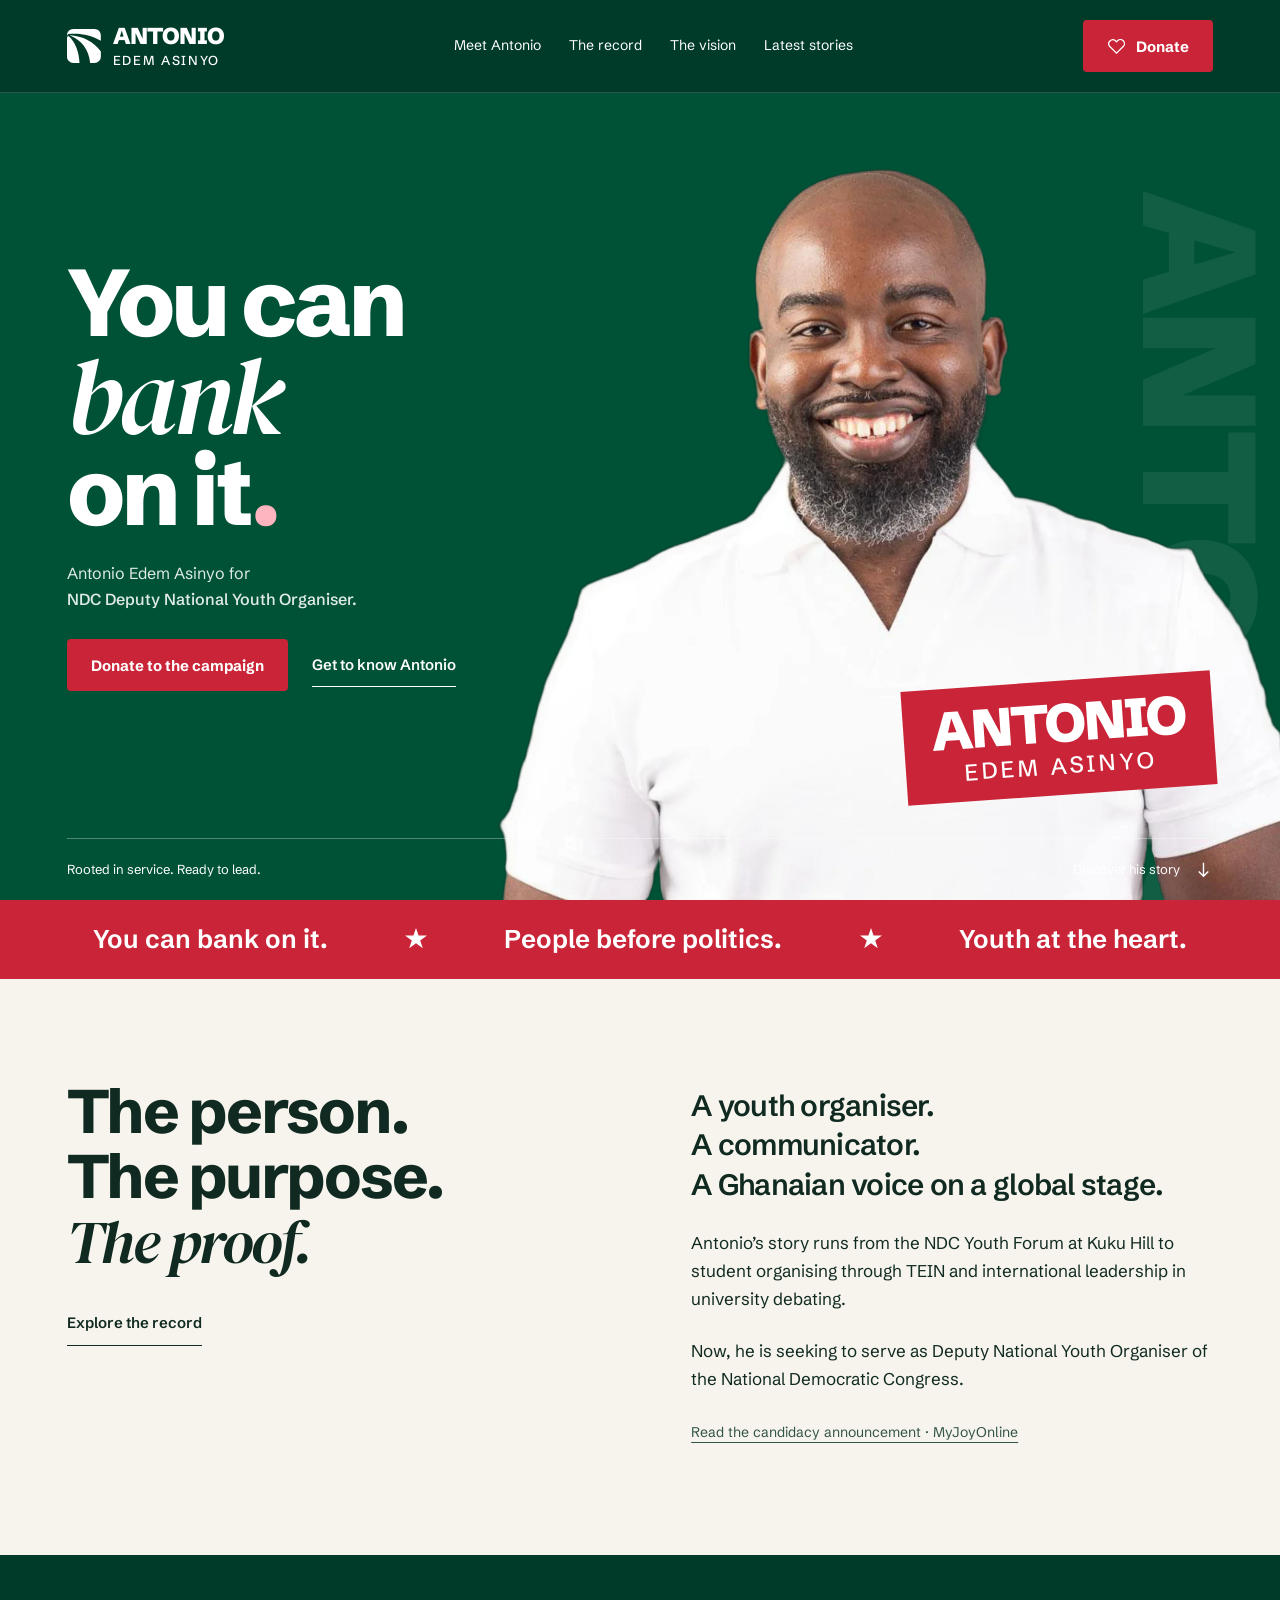
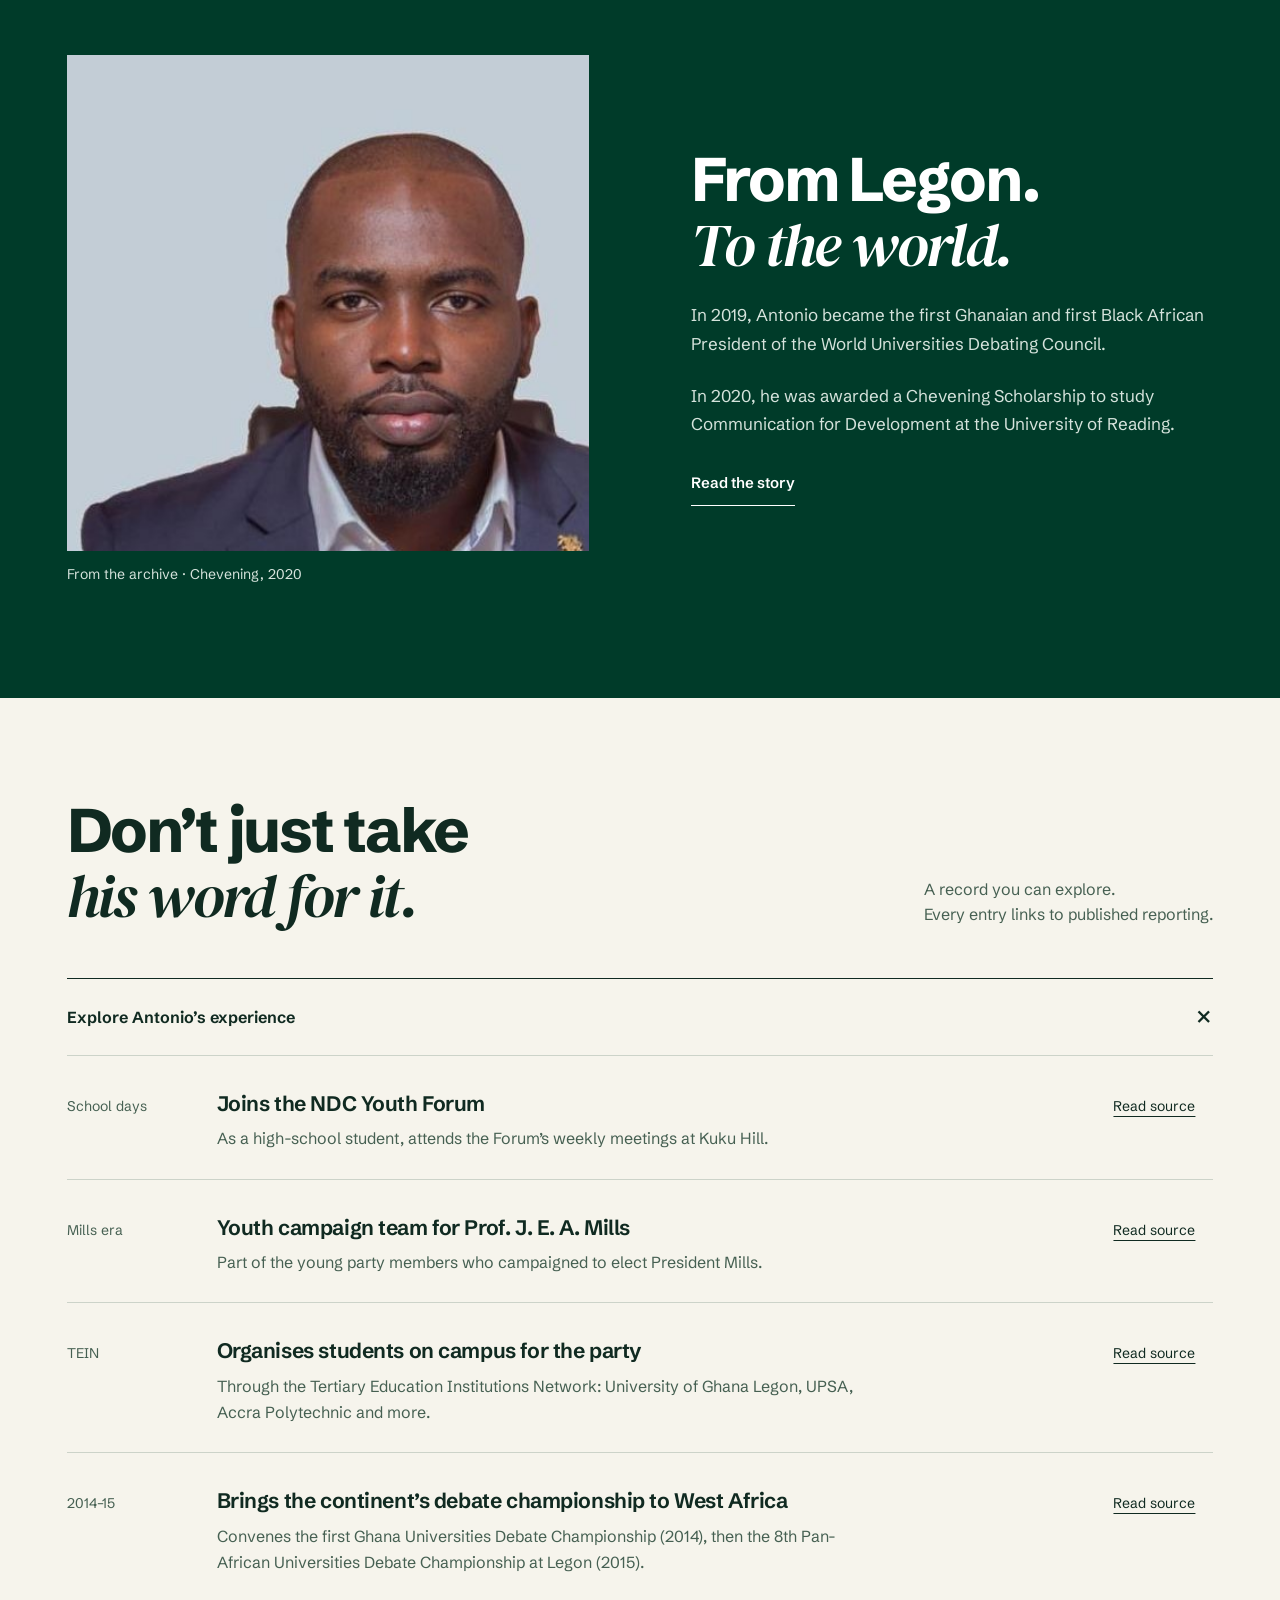
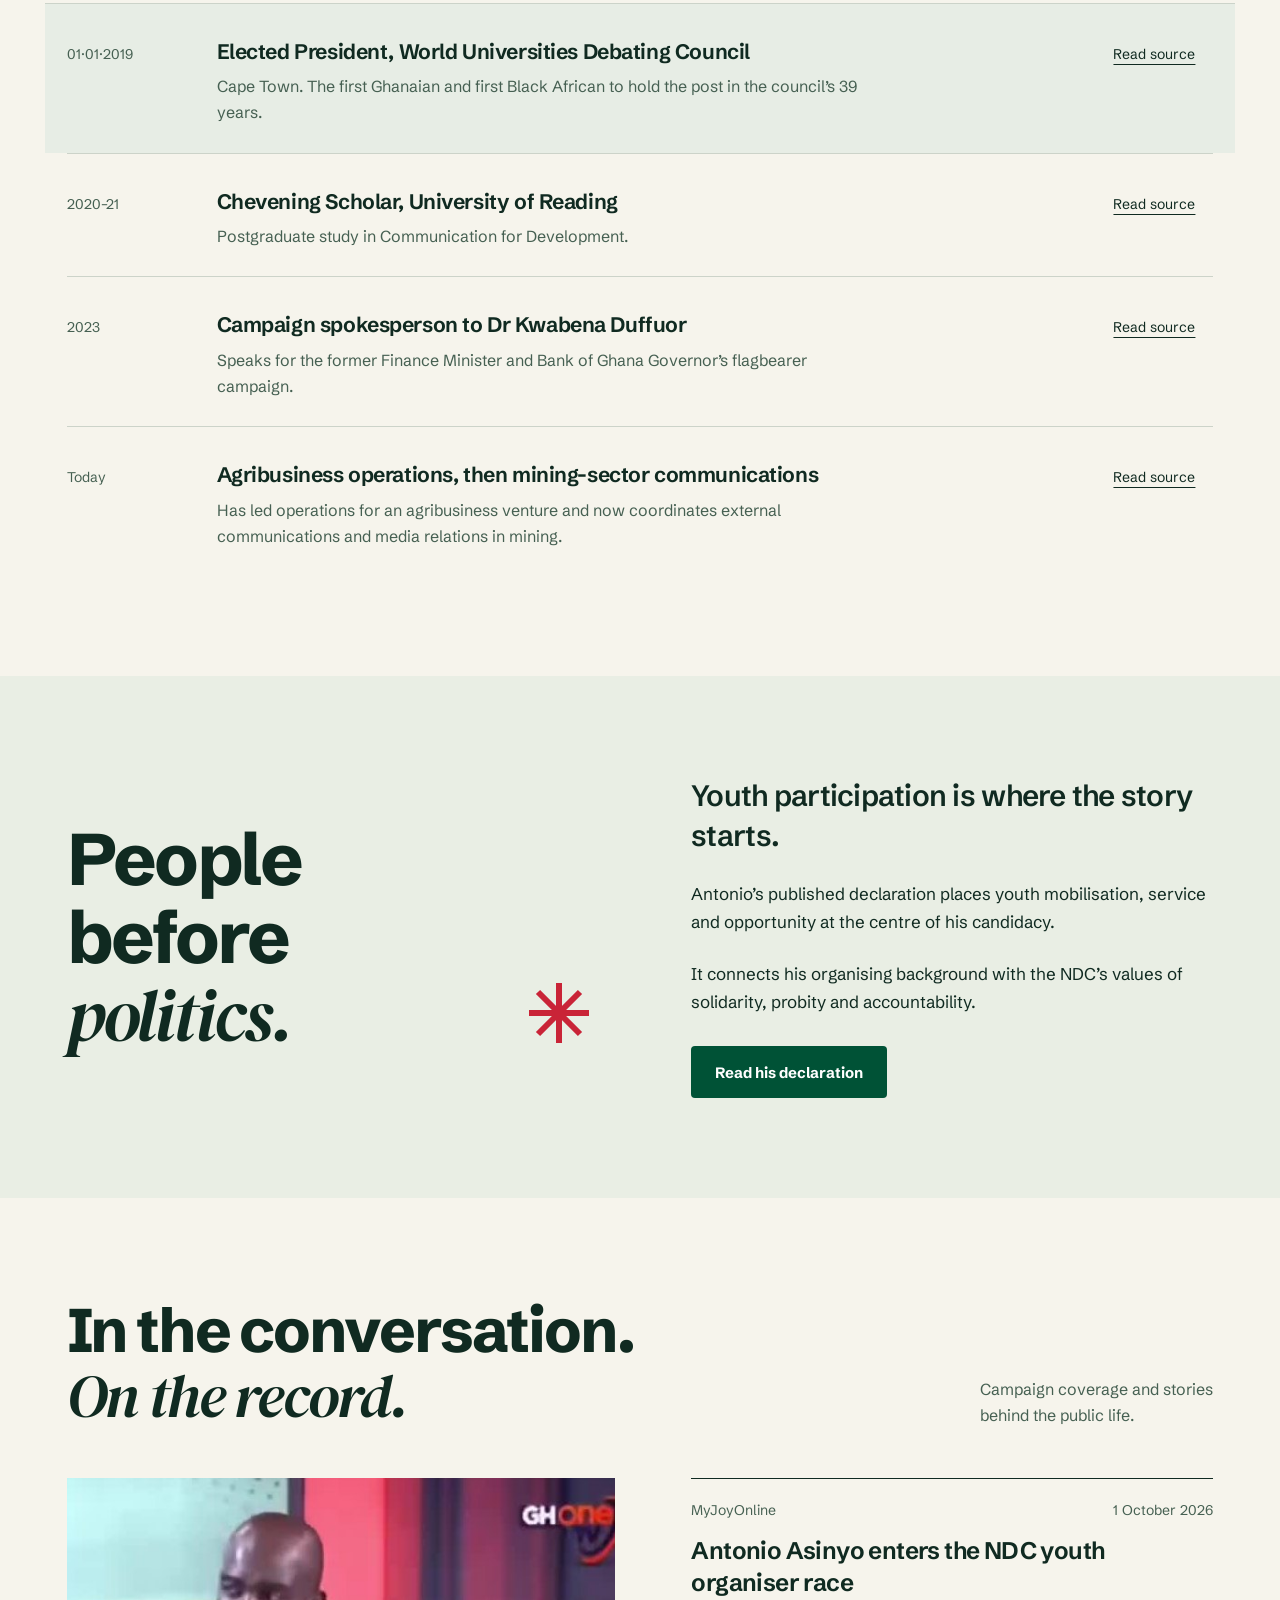
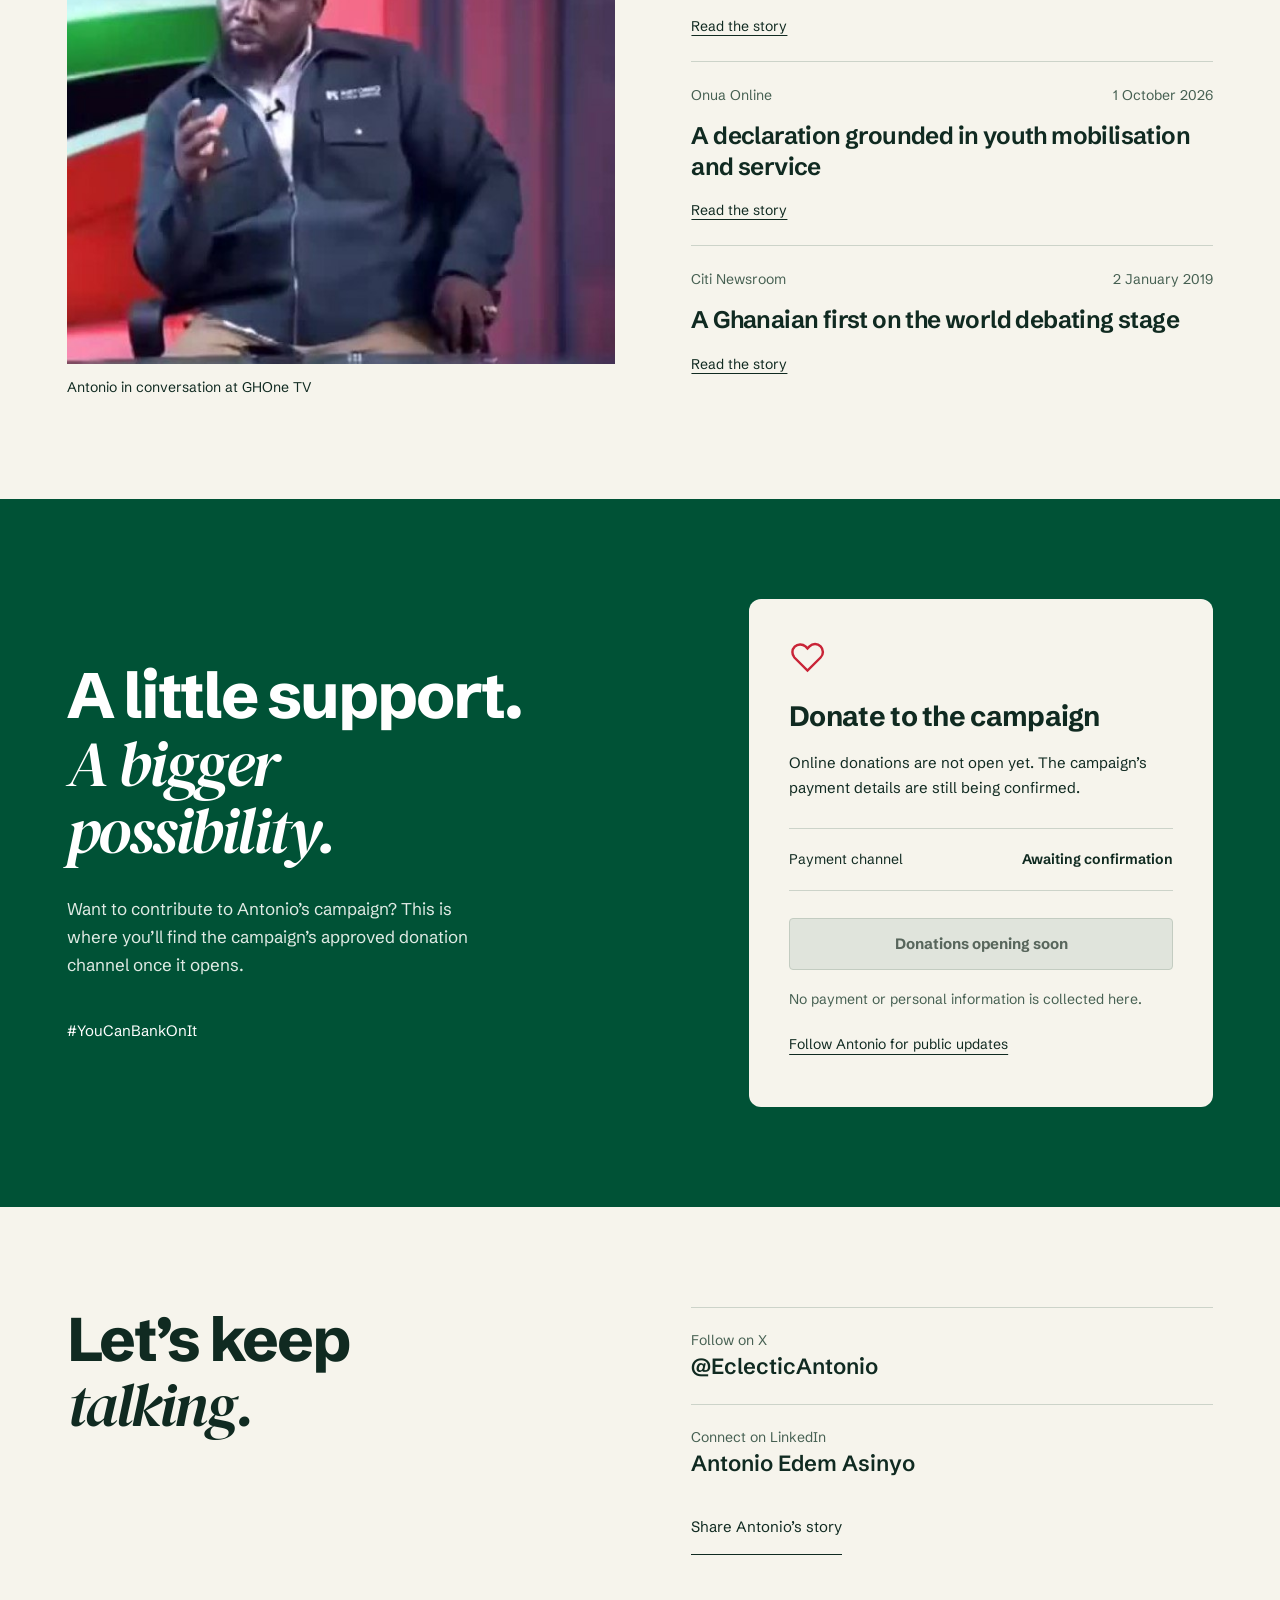
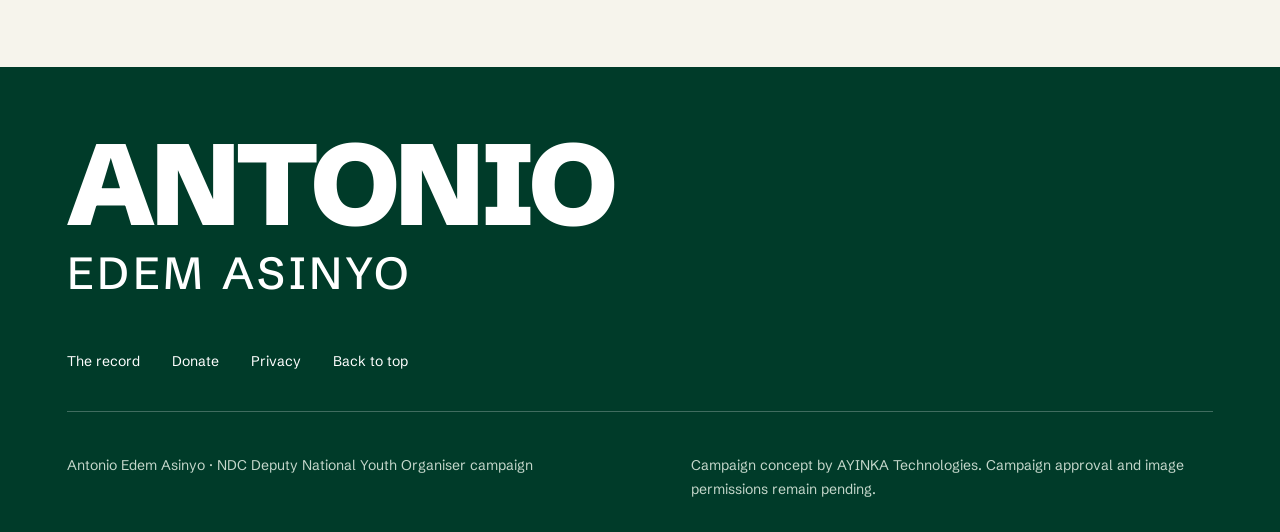
==== commit 6b8bb948: "Add files via upload" ====
--- a/index.html
+++ b/index.html
@@ -11,248 +11,82 @@
 <meta property="og:image" content="/og.jpg" />
 <link rel="icon" href="/img/mark.svg" type="image/svg+xml" />
 <link rel="preload" as="image" href="/img/antonio-cut.webp" />
-  <script src="/assets/site.js" defer></script>
-  <link rel="stylesheet" crossorigin href="/assets/index-exvLYFtv.css">
-<link rel="stylesheet" href="/assets/refinements.css">
+  <script src="/assets/campaign-config.js" defer></script>
+<script src="/assets/site.js" defer></script>
+<link rel="stylesheet" href="/assets/campaign.css">
 <meta name="twitter:card" content="summary_large_image">
 <meta name="twitter:title" content="Antonio Edem Asinyo | The record of service">
 <meta name="twitter:description" content="Explore Antonio’s background, youth leadership and published campaign coverage.">
 <meta name="twitter:image" content="/og.jpg">
 <meta property="og:type" content="website">
 <meta property="og:locale" content="en_GH">
-<meta property="og:image:alt" content="Antonio Edem Asinyo campaign branding">
+<meta property="og:image:alt" content="Antonio Edem Asinyo smiling against a green background">
 <script type="application/ld+json">{"@context": "https://schema.org", "@type": "Person", "name": "Antonio Edem Asinyo", "description": "Ghanaian communicator and former President of the World Universities Debating Council."}</script>
-</head>
-<body>
+</head><body>
 <a class="skip" href="#main">Skip to content</a>
-
-<header class="hdr" data-hdr>
-  <a class="brand" href="#top" aria-label="Antonio Edem Asinyo, home">
-    <svg class="brand-mark" viewBox="0 0 86 88" aria-hidden="true"><use href="#mark"/></svg>
-    <span class="brand-word"><b>ANTONIO</b><span>EDEM ASINYO</span></span>
-  </a>
-  <button class="menu-toggle" aria-expanded="false" aria-controls="section-nav" hidden>Menu</button><nav class="nav" id="section-nav" aria-label="Main navigation"><a href="#record">His record</a><a href="#case">His vision</a><a href="#floor">In the news</a><a href="#divide">Stay connected</a></nav>
-  <a class="hdr-cta" href="#record">Meet Antonio</a>
-</header>
-
-<svg width="0" height="0" style="position:absolute" aria-hidden="true">
-  <defs>
-    <symbol id="mark" viewBox="0 0 86 88">
-      <path fill="currentColor" d="M3.5 13.2C30 9.8 62 15 85.6 30.5V16C85.6 7.2 78.4 0 69.6 0H16C7.2 0 0 7.2 0 16v3.4c1-3.4 1.9-5.6 3.5-6.2Z"/>
-      <path fill="currentColor" d="M6 16.4c34 1.6 62 17 79.6 42V72c0 8.8-7.2 16-16 16H58.6C55 53 37 29 6 16.4Z"/>
-      <path fill="currentColor" d="M3.6 18.4C20.6 33 30 58 31.6 88H16C7.2 88 0 80.8 0 72V24c0-2.6 1.2-4.6 3.6-5.6Z"/>
-    </symbol>
-  </defs>
-</svg>
-
+<header class="hdr"><a class="brand" href="#top" aria-label="Antonio Edem Asinyo, home"><img src="/img/mark.svg" alt="" width="34" height="35"><span>ANTONIO<b>EDEM ASINYO</b></span></a>
+<button class="menu-toggle" aria-expanded="false" aria-controls="section-nav" hidden>Menu</button>
+<nav class="nav" id="section-nav" aria-label="Main navigation"><a href="#about">Meet Antonio</a><a href="#record">The record</a><a href="#case">The vision</a><a href="#floor">Latest stories</a></nav>
+<a class="button donate-nav" href="#donate"><svg viewBox="0 0 24 24" fill="none" stroke="currentColor" stroke-width="1.6" aria-hidden="true"><path d="M20.5 4.8a5.1 5.1 0 0 0-7.2 0L12 6.1l-1.3-1.3a5.1 5.1 0 0 0-7.2 7.2L12 20.5l8.5-8.5a5.1 5.1 0 0 0 0-7.2Z"/></svg>Donate</a></header>
 <main id="main">
-
-<!-- 01 · THE MOTION -->
 <section class="hero" id="top" aria-labelledby="hero-h">
-  <svg class="hero-arcs" viewBox="0 0 1440 900" preserveAspectRatio="xMidYMid slice" aria-hidden="true">
-    <path class="arc a1" d="M-80 120 C 420 90, 980 260, 1240 980" />
-    <path class="arc a2" d="M-80 168 C 360 200, 760 470, 860 980" />
-    <path class="arc a3" d="M-80 214 C 200 330, 380 640, 400 980" />
-  </svg>
-  <div class="hero-grain" aria-hidden="true"></div>
-
-  <p class="hero-motion">Antonio Edem Asinyo<br>For NDC Deputy National Youth Organiser</p>
-
-  <h1 class="hero-h" id="hero-h">
-    <span class="sr-only">Antonio Edem Asinyo for Deputy National Youth Organiser. You can bank on it.</span>
-    <span class="hl hl-1" aria-hidden="true"><span class="hl-in"><em>You can</em></span></span>
-    <span class="hl hl-2" aria-hidden="true"><span class="hl-in">bank</span></span>
-    <span class="hl hl-3" aria-hidden="true"><span class="hl-in">on it.</span></span>
-  </h1>
-
-  <figure class="hero-fig">
-    <img src="/img/antonio-cut.webp" width="1500" height="1348" alt="Antonio Edem Asinyo, smiling, in a white polo shirt" fetchpriority="high" />
-  </figure>
-
-  
-
-  <div class="hero-foot">
-    <p class="hero-who" data-fade>
-      <b>Antonio Edem Asinyo</b>
-      <span>for Deputy National Youth Organiser, National Democratic Congress</span>
-    </p>
-    <div class="hero-ctas" data-fade>
-      <a class="btn btn-light" href="#divide">Stay connected</a>
-      <a class="btn btn-ghost" href="#record">Read the record</a>
-    </div>
-  </div>
+<div class="hero-copy"><h1 id="hero-h">You can<br><em>bank</em><br>on it<span>.</span></h1><p>Antonio Edem Asinyo for<br><strong>NDC Deputy National Youth Organiser.</strong></p><div class="hero-actions"><a class="button red" href="#donate">Donate to the campaign</a><a class="text-link light" href="#record">Get to know Antonio</a></div></div>
+<div class="portrait-stage"><span class="portrait-type" aria-hidden="true">ANTONIO</span><img class="hero-portrait" src="/img/antonio-cut.webp" width="1500" height="1348" fetchpriority="high" alt="Antonio Edem Asinyo smiling in a white polo shirt"><div class="portrait-signature"><span>ANTONIO</span><b>EDEM ASINYO</b></div></div>
+<div class="hero-baseline"><span>Rooted in service. Ready to lead.</span><a href="#about">Discover his story <svg viewBox="0 0 20 20" fill="none" stroke="currentColor" stroke-width="1.5" aria-hidden="true"><path d="M10 3v14m-5-5 5 5 5-5"/></svg></a></div>
 </section>
-
-<!-- 02 · THE TEST -->
-<section class="test" aria-labelledby="test-h">
-  
-  <h2 class="test-q" id="test-h" data-scrub-words>A record of service.<br>A commitment to young people.</h2>
-  <div class="test-foot">
-    <p class="test-cite mono">Youth organising · Debate leadership · Communication</p>
-    <a class="test-next" href="#record">So, here is what he has done <span aria-hidden="true">↓</span></a>
-  </div>
-</section>
-
-<!-- 03 · THE RECORD (statement of account) -->
-<section class="record" id="record" aria-labelledby="record-h">
-  <div class="stmt">
-    <div class="stmt-perf" aria-hidden="true"></div>
-    <header class="stmt-head">
-      <div class="stmt-brand">
-        <svg viewBox="0 0 86 88" aria-hidden="true"><use href="#mark"/></svg>
-        <div>
-          <p class="mono stmt-k">Statement of record</p>
-          <h2 id="record-h" class="stmt-h">What you can<br><em>bank on</em>.</h2>
-        </div>
-      </div>
-      <dl class="stmt-meta mono">
-        <div><dt>Account holder</dt><dd>Antonio Edem Asinyo</dd></div>
-        <div><dt>Account</dt><dd>Service: NDC &amp; Ghana’s youth</dd></div>
-        <div><dt>Opened</dt><dd>Kuku Hill, NDC Youth Forum</dd></div>
-        <div><dt>References</dt><dd>Published reporting, linked below</dd></div>
-      </dl>
-    </header>
-
-    <div class="stmt-cols mono" aria-hidden="true"><span>Date</span><span>Entry</span><span>Ref.</span></div>
-    <ol class="ledger">
-      <li class="row" data-row>
+<div class="campaign-ribbon" aria-label="Campaign slogan"><span>You can bank on it.</span><svg viewBox="0 0 24 24" aria-hidden="true"><path d="m12 0 2.8 8.2H24l-7.4 5.3 2.8 8.5-7.4-5.3L4.6 22l2.8-8.5L0 8.2h9.2Z"/></svg><span>People before politics.</span><svg viewBox="0 0 24 24" aria-hidden="true"><path d="m12 0 2.8 8.2H24l-7.4 5.3 2.8 8.5-7.4-5.3L4.6 22l2.8-8.5L0 8.2h9.2Z"/></svg><span>Youth at the heart.</span></div>
+<section class="about section" id="about" aria-labelledby="about-h"><div class="about-title"><h2 id="about-h">The person.<br>The purpose.<br><em>The proof.</em></h2><a class="text-link" href="#record">Explore the record</a></div><div class="about-story"><p class="lead">A youth organiser.<br>A communicator.<br>A Ghanaian voice on a global stage.</p><p>Antonio’s story runs from the NDC Youth Forum at Kuku Hill to student organising through TEIN and international leadership in university debating.</p><p>Now, he is seeking to serve as Deputy National Youth Organiser of the National Democratic Congress.</p><a class="source-link" href="https://www.myjoyonline.com/former-duffuor-spokesperson-antonio-asinyo-enters-ndc-youth-organizer-race/" target="_blank" rel="noopener">Read the candidacy announcement · MyJoyOnline</a></div></section>
+<section class="milestone section" aria-labelledby="milestone-h"><figure><img src="/img/chevening-2020.jpg" width="460" height="478" loading="lazy" alt="Antonio Edem Asinyo in the supplied 2020 Chevening news photograph"><figcaption>From the archive · Chevening, 2020</figcaption></figure><div class="milestone-copy"><h2 id="milestone-h">From Legon.<br><em>To the world.</em></h2><p>In 2019, Antonio became the first Ghanaian and first Black African President of the World Universities Debating Council.</p><p>In 2020, he was awarded a Chevening Scholarship to study Communication for Development at the University of Reading.</p><a class="text-link light" href="https://www.myjoyonline.com/first-black-wudc-president-antonio-asinyo-among-chevening-2020-2021-scholars/" target="_blank" rel="noopener">Read the story</a></div></section>
+<section class="record section" id="record" aria-labelledby="record-h"><div class="section-heading"><h2 id="record-h">Don’t just take<br><em>his word for it.</em></h2><p>A record you can explore.<br>Every entry links to published reporting.</p></div><details class="record-details" open><summary>Explore Antonio’s experience <span aria-hidden="true">+</span></summary><ol class="ledger">
+      <li class="record-entry">
         <span class="r-date mono">School&nbsp;days</span>
         <div class="r-body"><h3>Joins the NDC Youth Forum</h3><p>As a high-school student, attends the Forum’s weekly meetings at Kuku Hill.</p></div>
-        <a class="r-ref mono" href="https://www.myjoyonline.com/former-duffuor-spokesperson-antonio-asinyo-enters-ndc-youth-organizer-race/" target="_blank" rel="noopener">Joy&nbsp;’26 ↗</a>
+        <a class="r-ref mono" href="https://www.myjoyonline.com/former-duffuor-spokesperson-antonio-asinyo-enters-ndc-youth-organizer-race/" target="_blank" rel="noopener">Read source</a>
       </li>
-      <li class="row" data-row>
+      <li class="record-entry">
         <span class="r-date mono">Mills era</span>
         <div class="r-body"><h3>Youth campaign team for Prof. J.&nbsp;E.&nbsp;A.&nbsp;Mills</h3><p>Part of the young party members who campaigned to elect President Mills.</p></div>
-        <a class="r-ref mono" href="https://starrfm.com.gh/antonio-edem-asinyo-ndc-deputy-national-youth-organiser/" target="_blank" rel="noopener">Starr&nbsp;FM ↗</a>
+        <a class="r-ref mono" href="https://www.myjoyonline.com/former-duffuor-spokesperson-antonio-asinyo-enters-ndc-youth-organizer-race/" target="_blank" rel="noopener">Read source</a>
       </li>
-      <li class="row" data-row>
+      <li class="record-entry">
         <span class="r-date mono">TEIN</span>
         <div class="r-body"><h3>Organises students on campus for the party</h3><p>Through the Tertiary Education Institutions Network: University of Ghana Legon, UPSA, Accra Polytechnic and more.</p></div>
-        <a class="r-ref mono" href="https://onuaonline.com/antonio-edem-asinyo-declares-bid-for-ndc-deputy-national-youth-organiser/" target="_blank" rel="noopener">Onua ↗</a>
+        <a class="r-ref mono" href="https://onuaonline.com/antonio-edem-asinyo-declares-bid-for-ndc-deputy-national-youth-organiser/" target="_blank" rel="noopener">Read source</a>
       </li>
       
-      <li class="row" data-row>
+      <li class="record-entry">
         <span class="r-date mono">2014–15</span>
         <div class="r-body"><h3>Brings the continent’s debate championship to West Africa</h3><p>Convenes the first Ghana Universities Debate Championship (2014), then the 8th Pan-African Universities Debate Championship at Legon (2015).</p></div>
-        <a class="r-ref mono" href="https://www.myjoyonline.com/first-black-wudc-president-antonio-asinyo-among-chevening-2020-2021-scholars/" target="_blank" rel="noopener">Joy&nbsp;’20 ↗</a>
+        <a class="r-ref mono" href="https://www.myjoyonline.com/first-black-wudc-president-antonio-asinyo-among-chevening-2020-2021-scholars/" target="_blank" rel="noopener">Read source</a>
       </li>
       
-      <li class="row row-big" data-row>
+      <li class="record-entry featured">
         <span class="r-date mono">01·01·2019</span>
         <div class="r-body"><h3>Elected President, World Universities Debating Council</h3><p>Cape Town. The first Ghanaian and first Black African to hold the post in the council’s 39 years.</p></div>
-        <a class="r-ref mono" href="https://www.myjoyonline.com/ghanaian-is-first-black-president-of-world-universities-debating-council/" target="_blank" rel="noopener">Joy&nbsp;’19 ↗</a>
+        <a class="r-ref mono" href="https://www.myjoyonline.com/ghanaian-is-first-black-president-of-world-universities-debating-council/" target="_blank" rel="noopener">Read source</a>
       </li>
-      <li class="row" data-row>
+      <li class="record-entry">
         <span class="r-date mono">2020–21</span>
         <div class="r-body"><h3>Chevening Scholar, University of Reading</h3><p>Postgraduate study in Communication for Development.</p></div>
-        <a class="r-ref mono" href="https://www.myjoyonline.com/first-black-wudc-president-antonio-asinyo-among-chevening-2020-2021-scholars/" target="_blank" rel="noopener">Joy&nbsp;’20 ↗</a>
+        <a class="r-ref mono" href="https://www.myjoyonline.com/first-black-wudc-president-antonio-asinyo-among-chevening-2020-2021-scholars/" target="_blank" rel="noopener">Read source</a>
       </li>
       
-      <li class="row" data-row>
+      <li class="record-entry">
         <span class="r-date mono">2023</span>
         <div class="r-body"><h3>Campaign spokesperson to Dr Kwabena Duffuor</h3><p>Speaks for the former Finance Minister and Bank of Ghana Governor’s flagbearer campaign.</p></div>
-        <a class="r-ref mono" href="https://www.myjoyonline.com/dr-duffour-will-win-flagbearership-race-if-primaries-are-held-today-campaign-spokesperson/" target="_blank" rel="noopener">Joy&nbsp;’23 ↗</a>
+        <a class="r-ref mono" href="https://www.myjoyonline.com/dr-duffour-will-win-flagbearership-race-if-primaries-are-held-today-campaign-spokesperson/" target="_blank" rel="noopener">Read source</a>
       </li>
-      <li class="row" data-row>
+      <li class="record-entry">
         <span class="r-date mono">Today</span>
         <div class="r-body"><h3>Agribusiness operations, then mining-sector communications</h3><p>Has led operations for an agribusiness venture and now coordinates external communications and media relations in mining.</p></div>
-        <a class="r-ref mono" href="https://www.myjoyonline.com/former-duffuor-spokesperson-antonio-asinyo-enters-ndc-youth-organizer-race/" target="_blank" rel="noopener">Joy&nbsp;’26 ↗</a>
+        <a class="r-ref mono" href="https://www.myjoyonline.com/former-duffuor-spokesperson-antonio-asinyo-enters-ndc-youth-organizer-race/" target="_blank" rel="noopener">Read source</a>
       </li>
-    </ol>
-    <footer class="stmt-foot">
-      <div class="stmt-close mono">
-        <span>Explore the sources</span>
-        <strong>Youth leadership, documented.</strong>
-      </div>
-      <div class="stamp" aria-label="Stamp: on record, every line sourced" data-stamp>
-        <span class="stamp-t">ON RECORD</span>
-        <span class="stamp-s">Every line sourced</span>
-      </div>
-    </footer>
-  </div>
-</section>
-
-<!-- 04 · FIRST -->
-<section class="first" aria-labelledby="first-h">
-  <div class="first-num" aria-hidden="true"><span class="first-1">1</span><span class="first-st">st</span></div>
-  <div class="first-copy">
-    
-    <h2 id="first-h" class="first-h">The first Black African to chair the <em>world’s</em> university debating council.</h2>
-    <p class="first-p">Elected in Cape Town on 1 January 2019, Antonio became the first Ghanaian and first Black African to lead the council. His work as a debate coach brought young Ghanaian voices to an international stage. <a href="https://www.citinewsroom.com/2019/01/ghanaian-named-first-black-african-chair-of-worlds-university-debate-council/" target="_blank" rel="noopener">Read the Citi News report</a>.</p>
-    
-  </div>
-</section>
-
-<!-- 05 · THE GAP -->
-
-
-<!-- 06 · THE CASE -->
-<section class="case" id="case" aria-labelledby="case-h">
-  <div class="case-intro"><h2 id="case-h" class="case-h">People before<br><em>politics.</em></h2><p class="case-lede">Antonio’s declaration places youth mobilisation, service and opportunity at the centre of his candidacy. Explore the published statement for his own account of that vision.</p></div>
-  <div class="vision-body"><p>From the NDC Youth Forum at Kuku Hill to student organising through TEIN, his political background is rooted in youth participation.</p><p>His declaration connects that experience with a youth-centred vision and the NDC’s values of solidarity, probity and accountability.</p><a class="btn vision-link" href="https://onuaonline.com/antonio-edem-asinyo-declares-bid-for-ndc-deputy-national-youth-organiser/" target="_blank" rel="noopener">Read the published declaration</a></div>
-</section>
-
-<!-- 07 · ON THE FLOOR -->
-<section class="floor" id="floor" aria-labelledby="floor-h">
-  <div class="floor-grid">
-    <figure class="floor-fig" data-reveal-img>
-      <img src="/img/ghone-studio.jpg" width="684" height="530" loading="lazy" alt="Antonio Edem Asinyo speaking in the GHOne TV studio" />
-      <figcaption class="mono">Antonio in the GHOne TV studio · supplied press image</figcaption>
-    </figure>
-    <div class="floor-copy">
-      
-      <h2 id="floor-h" class="floor-h">The story,<br><em>on the record.</em></h2>
-
-      <p class="news-intro">Read the reporting behind the record. These articles cover Antonio’s candidacy and his work in youth leadership.</p>
-    </div>
-  </div>
-
-  <div class="press">
-    <h3 class="press-h mono">In the papers</h3>
-    <ul class="press-list">
-      <li><a href="https://www.myjoyonline.com/former-duffuor-spokesperson-antonio-asinyo-enters-ndc-youth-organizer-race/" target="_blank" rel="noopener"><span class="p-o">MyJoyOnline</span><span class="p-t">Former Duffuor spokesperson, Antonio Asinyo enters NDC Youth Organizer race</span><span class="p-d mono">01·10·26</span></a></li>
-      
-      
-      
-      <li><a href="https://onuaonline.com/antonio-edem-asinyo-declares-bid-for-ndc-deputy-national-youth-organiser/" target="_blank" rel="noopener"><span class="p-o">Onua Online</span><span class="p-t">Antonio Edem Asinyo declares bid for NDC Deputy National Youth Organiser</span><span class="p-d mono">01·10·26</span></a></li>
-      <li><a href="https://www.citinewsroom.com/2019/01/ghanaian-named-first-black-african-chair-of-worlds-university-debate-council/" target="_blank" rel="noopener"><span class="p-o">Citi Newsroom</span><span class="p-t">Ghanaian named first black African President of World’s University Debate Council</span><span class="p-d mono">02·01·19</span></a></li>
-    </ul>
-  </div>
-</section>
-
-<!-- 08 · DIVIDE THE HOUSE -->
-<section class="divide" id="divide" aria-labelledby="divide-h"><div class="divide-copy"><h2 id="divide-h" class="divide-h">Keep the<br><em>conversation going.</em></h2><p class="divide-p">Explore Antonio’s public updates, read his background, or share this page with someone who wants to learn more.</p></div><div class="connect"><a class="connect-link" href="https://x.com/EclecticAntonio" target="_blank" rel="noopener">Follow Antonio on X <span>@EclecticAntonio</span></a><a class="connect-link" href="https://linkedin.com/in/antonioedem" target="_blank" rel="noopener">Explore his professional background <span>LinkedIn</span></a><button class="btn btn-light" id="share-page" hidden>Share this page</button><p id="share-status" role="status" aria-live="polite"></p></div></section>
-
+    </ol></details></section>
+<section class="vision section" id="case" aria-labelledby="vision-h"><div class="vision-statement"><h2 id="vision-h">People<br>before<br><em>politics.</em></h2><svg class="vision-star" viewBox="0 0 100 100" fill="none" stroke="currentColor" stroke-width="10" aria-hidden="true"><path d="M50 0v100M0 50h100M15 15l70 70M15 85l70-70"/></svg></div><div class="vision-copy"><p class="lead">Youth participation is where the story starts.</p><p>Antonio’s published declaration places youth mobilisation, service and opportunity at the centre of his candidacy.</p><p>It connects his organising background with the NDC’s values of solidarity, probity and accountability.</p><a class="button dark" href="https://onuaonline.com/antonio-edem-asinyo-declares-bid-for-ndc-deputy-national-youth-organiser/" target="_blank" rel="noopener">Read his declaration</a></div></section>
+<section class="news section" id="floor" aria-labelledby="news-h"><div class="section-heading"><h2 id="news-h">In the conversation.<br><em>On the record.</em></h2><p>Campaign coverage and stories<br>behind the public life.</p></div><div class="news-layout"><figure class="news-image"><img src="/img/ghone-studio.jpg" width="684" height="530" loading="lazy" alt="Antonio Edem Asinyo speaking in a GHOne TV studio"><figcaption>Antonio in conversation at GHOne TV</figcaption></figure><div class="news-list"><a href="https://www.myjoyonline.com/former-duffuor-spokesperson-antonio-asinyo-enters-ndc-youth-organizer-race/" target="_blank" rel="noopener"><span>MyJoyOnline <time datetime="2026-10-01">1 October 2026</time></span><h3>Antonio Asinyo enters the NDC youth organiser race</h3><span class="read-story">Read the story</span></a><a href="https://onuaonline.com/antonio-edem-asinyo-declares-bid-for-ndc-deputy-national-youth-organiser/" target="_blank" rel="noopener"><span>Onua Online <time datetime="2026-10-01">1 October 2026</time></span><h3>A declaration grounded in youth mobilisation and service</h3><span class="read-story">Read the story</span></a><a href="https://www.citinewsroom.com/2019/01/ghanaian-named-first-black-african-chair-of-worlds-university-debate-council/" target="_blank" rel="noopener"><span>Citi Newsroom <time datetime="2019-01-02">2 January 2019</time></span><h3>A Ghanaian first on the world debating stage</h3><span class="read-story">Read the story</span></a></div></div></section>
+<section class="donation section" id="donate" aria-labelledby="donate-h"><div class="donation-message"><h2 id="donate-h">A little support.<br><em>A bigger<br>possibility.</em></h2><p>Want to contribute to Antonio’s campaign? This is where you’ll find the campaign’s approved donation channel once it opens.</p><span class="donation-slogan">#YouCanBankOnIt</span></div><div class="donation-panel"><svg viewBox="0 0 24 24" fill="none" stroke="currentColor" stroke-width="1.6" aria-hidden="true"><path d="M20.5 4.8a5.1 5.1 0 0 0-7.2 0L12 6.1l-1.3-1.3a5.1 5.1 0 0 0-7.2 7.2L12 20.5l8.5-8.5a5.1 5.1 0 0 0 0-7.2Z"/></svg><h3>Donate to the campaign</h3><p id="donation-explanation">Online donations are not open yet. The campaign’s payment details are still being confirmed.</p><div class="donation-status"><span>Payment channel</span><strong id="donation-state">Awaiting confirmation</strong></div><a class="button red donation-payment" id="donation-payment" hidden rel="noopener" target="_blank">Continue to donation page</a><button class="button unavailable" id="donation-pending" disabled>Donations opening soon</button><p class="donation-note" id="donation-note">No payment or personal information is collected here.</p><a class="source-link" href="#divide">Follow Antonio for public updates</a></div></section>
+<section class="connect section" id="divide" aria-labelledby="connect-h"><h2 id="connect-h">Let’s keep<br><em>talking.</em></h2><div class="connect-actions"><a href="https://x.com/EclecticAntonio" target="_blank" rel="noopener"><span>Follow on X</span><b>@EclecticAntonio</b></a><a href="https://linkedin.com/in/antonioedem" target="_blank" rel="noopener"><span>Connect on LinkedIn</span><b>Antonio Edem Asinyo</b></a><button id="share-page" hidden>Share Antonio’s story</button><p id="share-status" role="status" aria-live="polite"></p></div></section>
 </main>
-
-<footer class="foot">
-  <div class="foot-top">
-    <div class="foot-logo" aria-label="Antonio Edem Asinyo">
-      <svg viewBox="0 0 86 88" aria-hidden="true"><use href="#mark"/></svg>
-      <span><b>ANTONIO</b><span>EDEM ASINYO</span></span>
-    </div>
-    <p class="foot-slogan">#YouCanBankOnIt</p>
-  </div>
-  <div class="foot-grid">
-    <div>
-      <p class="foot-k mono">Follow</p>
-      <ul class="socials">
-        <li><a href="https://x.com/EclecticAntonio" target="_blank" rel="noopener">X · @EclecticAntonio</a></li>
-        <li><a href="https://linkedin.com/in/antonioedem" target="_blank" rel="noopener">LinkedIn · antonioedem</a></li>
-        
-        
-        
-        
-      </ul>
-    </div>
-    <div><p class="foot-k mono">Explore</p><p class="foot-v"><a href="#record">His record</a><br><a href="#case">His vision</a><br><a href="/privacy.html">Privacy information</a></p></div>
-    <div>
-      <p class="foot-k mono">The candidacy</p>
-      <p class="foot-v">Deputy National Youth Organiser<br>National Democratic Congress</p>
-    </div>
-  </div>
-  <p class="foot-legal">Campaign website concept by AYINKA Technologies. Campaign approval and image permissions remain pending. Biography references are linked within the page. No registration or donation forms are active.</p>
-</footer>
-
-</body>
-</html>
+<footer class="foot"><a class="footer-brand" href="#top">ANTONIO<span>EDEM ASINYO</span></a><div class="footer-links"><a href="#record">The record</a><a href="#donate">Donate</a><a href="/privacy.html">Privacy</a><a href="#top">Back to top</a></div><div class="footer-bottom"><span>Antonio Edem Asinyo · NDC Deputy National Youth Organiser campaign</span><p>Campaign concept by AYINKA Technologies. Campaign approval and image permissions remain pending.</p></div></footer>
+<a class="mobile-donate button red" href="#donate"><svg viewBox="0 0 24 24" fill="none" stroke="currentColor" stroke-width="1.6" aria-hidden="true"><path d="M20.5 4.8a5.1 5.1 0 0 0-7.2 0L12 6.1l-1.3-1.3a5.1 5.1 0 0 0-7.2 7.2L12 20.5l8.5-8.5a5.1 5.1 0 0 0 0-7.2Z"/></svg>Donate to the campaign</a>
+</body></html>
--- a/assets/campaign.css
+++ b/assets/campaign.css
@@ -0,0 +1,18 @@
+@font-face{font-family:Campaign;src:url('/assets/schibsted-grotesk-latin-wght-normal-Bb8VGrTG.woff2') format('woff2');font-weight:400 900;font-display:swap}
+@font-face{font-family:Editorial;src:url('/assets/dm-serif-display-latin-400-normal-C5_t9oOD.woff2') format('woff2');font-weight:400;font-display:swap}
+@font-face{font-family:Editorial;src:url('/assets/dm-serif-display-latin-400-italic-DpcbibHm.woff2') format('woff2');font-style:italic;font-weight:400;font-display:swap}
+:root{--green:#005236;--deep:#003b29;--red:#c92437;--ink:#102a21;--paper:#f6f4ec;--line:#ccd3c9;--gutter:clamp(24px,5.2vw,84px)}
+*{box-sizing:border-box}html{scroll-behavior:smooth;scroll-padding-top:100px}body{margin:0;background:var(--paper);color:var(--ink);font:400 17px/1.65 Campaign,Arial,sans-serif}h1,h2,h3,p,figure{margin:0}a{color:inherit;text-underline-offset:5px}img{display:block;max-width:100%;height:auto}button{font:inherit;cursor:pointer}button:disabled{cursor:not-allowed}[hidden]{display:none!important}a:focus-visible,button:focus-visible,summary:focus-visible{outline:3px solid #f4bc45;outline-offset:5px}::selection{background:var(--red);color:#fff}h2{font-size:clamp(42px,4.8vw,72px);font-weight:750;line-height:1.06;letter-spacing:-.035em;text-wrap:balance}h2 em{font-family:Editorial,Georgia,serif;font-weight:400}a,button,summary{-webkit-tap-highlight-color:transparent}svg{display:block;flex-shrink:0}.skip{position:fixed;left:20px;top:-100px;z-index:100;padding:14px;background:white;color:var(--ink)}.skip:focus{top:10px}.section{padding:100px var(--gutter)}
+.hdr{position:sticky;top:0;z-index:30;display:flex;align-items:center;justify-content:space-between;gap:24px;padding:20px var(--gutter);background:var(--deep);color:#fff;border-bottom:1px solid #ffffff26}.brand{display:flex;align-items:center;gap:12px;text-decoration:none;line-height:.95}.brand img{filter:brightness(0) invert(1)}.brand>span{font-size:23px;letter-spacing:-.025em;font-weight:850}.brand b{display:block;font-size:13px;letter-spacing:.13em;font-weight:500;margin-top:6px}.nav{display:flex;gap:28px}.nav a{font-size:14px;text-decoration:none;display:flex;align-items:center;min-height:44px;position:relative}.nav a:after{content:'';position:absolute;height:2px;bottom:2px;left:0;right:0;background:#fff;transform:scaleX(0);transform-origin:left;transition:transform .2s}.nav a:hover:after,.nav a[aria-current]:after{transform:scaleX(1)}.button{display:inline-flex;align-items:center;justify-content:center;gap:10px;min-height:52px;border:0;border-radius:4px;padding:14px 24px;font-size:15px;font-weight:700;text-decoration:none;line-height:1.4;transition:background .2s,color .2s}.button svg{width:19px;height:19px}.donate-nav,.red{background:var(--red);color:#fff}.red:hover,.donate-nav:hover{background:#a51b2b}.dark{background:var(--green);color:white}.dark:hover{background:var(--deep)}.menu-toggle{background:none;color:white;border:1px solid #ffffff70;border-radius:4px;padding:10px 16px;min-height:44px}.text-link{display:inline-flex;align-items:center;min-height:44px;text-decoration:none;border-bottom:1px solid currentColor;font-size:15px;font-weight:600}.light{color:#fff}.source-link{display:inline-block;font-size:14px;line-height:1.6;min-height:44px;padding-block:10px}
+.hero{position:relative;min-height:730px;height:calc(100svh - 93px);max-height:940px;background:var(--green);color:white;display:grid;grid-template-columns:1fr 1fr;padding:55px var(--gutter) 100px;overflow:hidden;isolation:isolate}.hero-copy{position:relative;z-index:3;align-self:center}.hero h1{font-size:clamp(64px,7.4vw,112px);line-height:.94;letter-spacing:-.04em;font-weight:800;margin-bottom:26px}.hero h1 em{font-family:Editorial,Georgia,serif;font-weight:400;font-size:1.13em;letter-spacing:-.03em}.hero h1>span{color:#ffb5bf}.hero-copy p{font-size:16px;line-height:1.6;color:#dfebe5}.hero-copy strong{font-weight:550}.hero-actions{display:flex;align-items:center;gap:24px;margin-top:27px}.portrait-stage{position:absolute;width:60%;height:calc(100% - 45px);right:0;bottom:0;z-index:1}.hero-portrait{position:absolute;width:auto;max-width:none;height:96%;right:-4%;bottom:0;object-fit:contain}.portrait-type{position:absolute;font-size:clamp(90px,12.5vw,200px);font-weight:900;letter-spacing:-.04em;line-height:1;right:0;top:7%;color:#ffffff12;writing-mode:vertical-rl}.portrait-signature{position:absolute;bottom:105px;right:var(--gutter);z-index:2;background:var(--red);color:white;padding:18px 28px;transform:rotate(-4deg);line-height:.9;text-align:center}.portrait-signature span{display:block;font-size:clamp(30px,4.2vw,60px);font-weight:850;letter-spacing:-.035em}.portrait-signature b{display:block;margin-top:9px;font-size:clamp(13px,1.8vw,23px);letter-spacing:.14em;font-weight:500}.hero-baseline{position:absolute;bottom:0;left:var(--gutter);right:var(--gutter);display:flex;justify-content:space-between;align-items:center;border-top:1px solid #ffffff50;padding:20px 0;z-index:5;font-size:13px}.hero-baseline a{display:flex;gap:14px;align-items:center;text-decoration:none}.hero-baseline svg{width:19px;height:19px}.campaign-ribbon{display:flex;justify-content:space-around;gap:24px;align-items:center;padding:24px var(--gutter);background:var(--red);color:#fff;font-size:clamp(17px,2vw,27px);font-weight:650;line-height:1.2;overflow:hidden}.campaign-ribbon svg{width:22px;height:22px;fill:currentColor}
+.about{display:grid;grid-template-columns:1fr 1fr;gap:8vw}.about-title .text-link{margin-top:28px}.about-story{padding-top:7px}.lead{font-size:clamp(23px,2.3vw,33px);font-weight:600;line-height:1.35;letter-spacing:-.025em}.about-story>p:not(.lead){margin-top:24px;max-width:58ch}.about-story .source-link{margin-top:18px;color:#325446}.milestone{background:var(--deep);color:white;display:grid;grid-template-columns:1fr 1fr;gap:8vw;align-items:center}.milestone figure{position:relative;align-self:stretch;min-height:380px}.milestone figure img{height:100%;width:100%;object-fit:cover;object-position:50% 30%}.milestone figcaption{position:absolute;bottom:0;left:0;right:0;background:var(--deep);padding:12px 0;font-size:13px;color:#d5e3dc}.milestone-copy p{margin-top:24px;color:#d5e3dc;max-width:55ch}.milestone-copy .text-link{margin-top:24px}.section-heading{display:flex;justify-content:space-between;align-items:end;gap:48px;margin-bottom:50px}.section-heading>p{font-size:16px;color:#466052;line-height:1.6}.record-details{border-top:1px solid var(--ink)}.record-details>summary{display:flex;justify-content:space-between;align-items:center;padding:23px 0;font-size:16px;font-weight:650;cursor:pointer;list-style:none}.record-details>summary::-webkit-details-marker{display:none}.record-details>summary span{font-size:30px;font-weight:400;line-height:1}.record-details[open]>summary span{transform:rotate(45deg)}.ledger{list-style:none;padding:0;margin:0}.record-entry{display:grid;grid-template-columns:120px 1fr 100px;gap:30px;padding:27px 0;border-top:1px solid var(--line);align-items:baseline}.r-date{font-size:14px;color:#466052}.r-body h3{font-size:21px;font-weight:650;line-height:1.3;letter-spacing:-.02em}.r-body p{margin-top:8px;font-size:16px;color:#466052;max-width:65ch}.r-ref{font-size:13px;padding:12px 0;min-height:44px}.featured{background:#e7ede5;padding-inline:22px;margin-inline:-22px}.vision{display:grid;grid-template-columns:1fr 1fr;gap:8vw;background:#e9eee4;align-items:center}.vision-statement{position:relative;display:flex;gap:30px;justify-content:space-between}.vision-statement h2{font-size:clamp(48px,5.7vw,86px)}.vision-star{width:60px;height:60px;align-self:flex-end;margin-bottom:10px;color:var(--red)}.vision-copy>p:not(.lead){margin-top:24px;max-width:58ch}.vision-copy .button{margin-top:30px}.news-layout{display:grid;grid-template-columns:1.05fr 1fr;gap:6vw}.news-image img{width:100%;height:100%;max-height:520px;object-fit:cover;object-position:center}.news-image{position:relative;padding-bottom:35px}.news-image figcaption{font-size:13px;position:absolute;bottom:0;left:0}.news-list>a{display:block;text-decoration:none;border-top:1px solid var(--line);padding:22px 0}.news-list>a:first-child{border-top:1px solid var(--ink);padding-top:20px}.news-list>a>span:first-child{font-size:13px;display:flex;justify-content:space-between;gap:15px;color:#466052}.news-list h3{font-size:24px;font-weight:650;line-height:1.3;letter-spacing:-.025em;margin:13px 0}.read-story{font-size:13px;text-decoration:underline;text-underline-offset:4px}.news-list a:hover h3{color:var(--green);text-decoration:underline;text-underline-offset:5px}
+.donation{background:var(--green);color:#fff;display:grid;grid-template-columns:1.1fr .9fr;gap:9vw;align-items:center}.donation-message h2{font-size:clamp(45px,5vw,76px)}.donation-message>p{max-width:43ch;margin-top:30px;color:#e0ebe5}.donation-slogan{display:block;margin-top:40px;font-size:15px}.donation-panel{background:var(--paper);color:var(--ink);padding:40px;border-radius:12px}.donation-panel>svg{width:37px;height:37px;color:var(--red);margin-bottom:24px}.donation-panel h3{font-size:28px;font-weight:700;line-height:1.2;letter-spacing:-.025em}.donation-panel>p{font-size:15px;margin-top:18px}.donation-status{border-top:1px solid var(--line);border-bottom:1px solid var(--line);padding:19px 0;margin:27px 0;display:flex;justify-content:space-between;gap:20px;font-size:13px}.donation-status strong{font-weight:650;text-align:right}.donation-panel .button{width:100%}.unavailable{background:#e0e4dc;color:#58665c;border:1px solid #c3ccc1}.donation-note{font-size:13px!important;color:#466052}.donation-panel .source-link{margin-top:12px;font-size:13px}.connect{display:grid;grid-template-columns:1fr 1fr;gap:8vw}.connect-actions>a{display:block;text-decoration:none;border-top:1px solid var(--line);padding:21px 0}.connect-actions span{display:block;font-size:13px;color:#466052}.connect-actions b{font-size:22px;line-height:1.4;font-weight:600}.connect-actions>a:hover b{text-decoration:underline}.connect-actions button{background:none;border:0;border-bottom:1px solid var(--ink);padding:14px 0;color:var(--ink);font-size:15px;min-height:44px}.connect-actions #share-status{font-size:14px;margin-top:12px;overflow-wrap:anywhere}.foot{background:var(--deep);color:white;padding:65px var(--gutter) 30px}.footer-brand{display:inline-block;text-decoration:none;font-size:clamp(48px,9vw,128px);font-weight:850;letter-spacing:-.04em;line-height:.9}.footer-brand span{display:block;font-size:.39em;letter-spacing:.08em;font-weight:500;margin-top:18px}.footer-links{display:flex;gap:32px;margin:42px 0;padding-bottom:28px;border-bottom:1px solid #ffffff40;flex-wrap:wrap}.footer-links a{font-size:14px;min-height:44px;display:flex;align-items:center;text-decoration:none}.footer-links a:hover{text-decoration:underline}.footer-bottom{display:grid;grid-template-columns:1fr 1fr;gap:8vw;font-size:12px;color:#c4d7cb;line-height:1.7}.mobile-donate{display:none}.utility{max-width:850px;margin:auto;padding:90px 24px}.utility h1{font-size:clamp(42px,6vw,72px);line-height:1.1;letter-spacing:-.03em}.utility h2{font-size:27px;margin-top:36px}.utility p{margin-top:24px}.utility .button,.utility .btn{display:inline-flex;padding:14px 22px;background:var(--green);color:#fff;text-decoration:none}
+@media(min-width:901px){.menu-toggle{display:none!important}}
+@media(max-width:1150px){.nav{gap:20px}.hero-actions{align-items:start;flex-direction:column;gap:10px}.portrait-stage{width:59%}.hero-portrait{right:-12%;height:91%}.section{padding-block:80px}.donation-panel{padding:30px}}
+@media(max-width:900px){.hdr{gap:16px;padding:15px var(--gutter);flex-wrap:wrap}.brand{margin-right:auto}.brand>span{font-size:21px}.brand b{font-size:11px}.brand img{width:29px;height:30px}.menu-toggle:not([hidden]){display:block;order:3}.nav{order:4;flex-basis:100%;flex-wrap:wrap;gap:4px 24px}.nav.js-menu{display:none}.nav.js-menu.is-open{display:flex}.donate-nav{min-height:44px;padding:10px 15px;font-size:14px}.hero{min-height:720px;max-height:850px;padding-top:40px}.hero h1{font-size:78px}.hero-portrait{right:-25%;height:86%}.portrait-signature{right:24px;bottom:100px}.portrait-type{right:-12px;top:17%}.hero-copy p{font-size:15px;max-width:29ch}.hero-baseline{font-size:12px}.campaign-ribbon{gap:20px;padding:22px 24px;font-size:19px}.campaign-ribbon span:last-child{display:none}.campaign-ribbon svg:last-of-type{display:none}.section{padding-block:65px}.section-heading{gap:30px}.section-heading>p{max-width:24ch}.record-entry{grid-template-columns:95px 1fr 85px;gap:20px}.r-body h3{font-size:19px}.r-ref{font-size:12px}.donation{gap:5vw}.donation-panel h3{font-size:24px}.donation-status{flex-direction:column;gap:5px}.donation-status strong{text-align:left}.news-list h3{font-size:21px}.vision-star{display:none}}
+@media(max-width:600px){html{scroll-padding-top:90px}.hdr{gap:10px}.brand>span{font-size:19px}.brand b{font-size:10px}.brand img{width:25px;height:26px}.brand{gap:8px}.menu-toggle{font-size:13px;padding:8px 11px}.donate-nav{padding:10px 12px;font-size:13px}.donate-nav svg{display:none}.hero{min-height:960px;height:auto;max-height:none;display:block;padding:38px 24px 440px}.hero-copy{max-width:100%}.hero h1{font-size:clamp(68px,16vw,89px);line-height:.95;margin-bottom:23px}.hero h1 br:first-child{display:none}.hero h1 em{margin-left:10px}.hero-copy p{font-size:15px;max-width:none}.hero-actions{flex-direction:row;flex-wrap:wrap;align-items:center;gap:12px 22px;margin-top:22px}.hero-actions .button{font-size:14px;padding:14px 18px}.hero-actions .text-link{font-size:14px}.portrait-stage{width:100%;height:440px;bottom:60px}.hero-portrait{height:100%;right:0;bottom:0;max-width:100%;object-fit:contain;object-position:bottom}.portrait-type{font-size:84px;right:0;top:0}.portrait-signature{bottom:30px;right:24px;padding:14px 22px;transform:rotate(-4deg)}.portrait-signature span{font-size:36px}.portrait-signature b{font-size:14px;margin-top:7px}.hero-baseline{left:24px;right:24px;height:61px;padding-block:15px}.hero-baseline>span{font-size:11px;max-width:18ch;line-height:1.4}.hero-baseline>a{font-size:11px;gap:6px}.hero-baseline svg{width:16px;height:16px}.campaign-ribbon{justify-content:space-between;gap:16px;font-size:16px;padding:21px 24px}.campaign-ribbon svg{width:18px;height:18px}.section{padding:60px 24px}h2{font-size:42px}.about,.milestone,.vision,.news-layout,.donation,.connect{grid-template-columns:1fr;gap:35px}.about-title .text-link{margin-top:19px}.about-story .lead{font-size:25px}.about-story>p:not(.lead){font-size:16px;margin-top:20px}.milestone{gap:28px}.milestone figure{min-height:300px;order:2}.milestone figure img{height:320px}.milestone-copy p{font-size:16px;margin-top:21px}.milestone-copy .text-link{margin-top:16px}.section-heading{display:block;margin-bottom:32px}.section-heading>p{max-width:none;margin-top:22px;font-size:15px}.record-entry{grid-template-columns:1fr auto;gap:8px 20px;padding:23px 0}.r-date{font-size:13px}.r-ref{grid-column:2;grid-row:1;font-size:13px}.r-body{grid-column:1/-1;grid-row:2}.r-body h3{font-size:20px}.r-body p{font-size:15px}.featured{padding:23px 16px;margin:0 -16px}.record-details>summary{font-size:15px;padding:18px 0}.vision-statement h2{font-size:55px}.vision-copy .lead{font-size:25px}.vision-copy>p:not(.lead){font-size:16px;margin-top:20px}.news-layout{gap:30px}.news-image img{height:300px}.news-list h3{font-size:23px}.donation-message h2{font-size:45px}.donation-message>p{font-size:16px;margin-top:23px}.donation-slogan{margin-top:23px}.donation-panel{padding:28px 24px}.donation-panel h3{font-size:27px}.donation-status{flex-direction:row;gap:15px}.donation-status strong{text-align:right}.connect-actions b{font-size:21px}.foot{padding:55px 24px 100px}.footer-brand{font-size:64px}.footer-links{gap:24px;margin:30px 0 24px;padding-bottom:18px}.footer-bottom{grid-template-columns:1fr;gap:16px}.mobile-donate.is-visible{display:flex;position:fixed;bottom:16px;left:24px;right:24px;z-index:20;box-shadow:0 5px 22px #001e2240}.mobile-donate svg{width:18px;height:18px}.utility{padding:60px 24px}}
+@media(prefers-reduced-motion:reduce){html{scroll-behavior:auto}*,*:before,*:after{transition:none!important;animation:none!important}}
+@media(max-width:600px){.hero h1 br:first-child{display:block}.hero h1 em{margin-left:0}}
+.footer-bottom,.news-list>a>span:first-child,.read-story,.r-date,.r-ref,.source-link,.donation-note,.donation-panel .source-link,.donation-status,.milestone figcaption,.news-image figcaption,.connect-actions span{font-size:14px!important}
+@media(max-width:600px){.brand b{font-size:11px}.hero-baseline>span,.hero-baseline>a{font-size:12px}.hero-baseline>span{max-width:20ch}}
+@media(max-width:380px){.brand>span{font-size:17px}.brand b{letter-spacing:.07em}.hero-actions{gap:8px 18px}}
